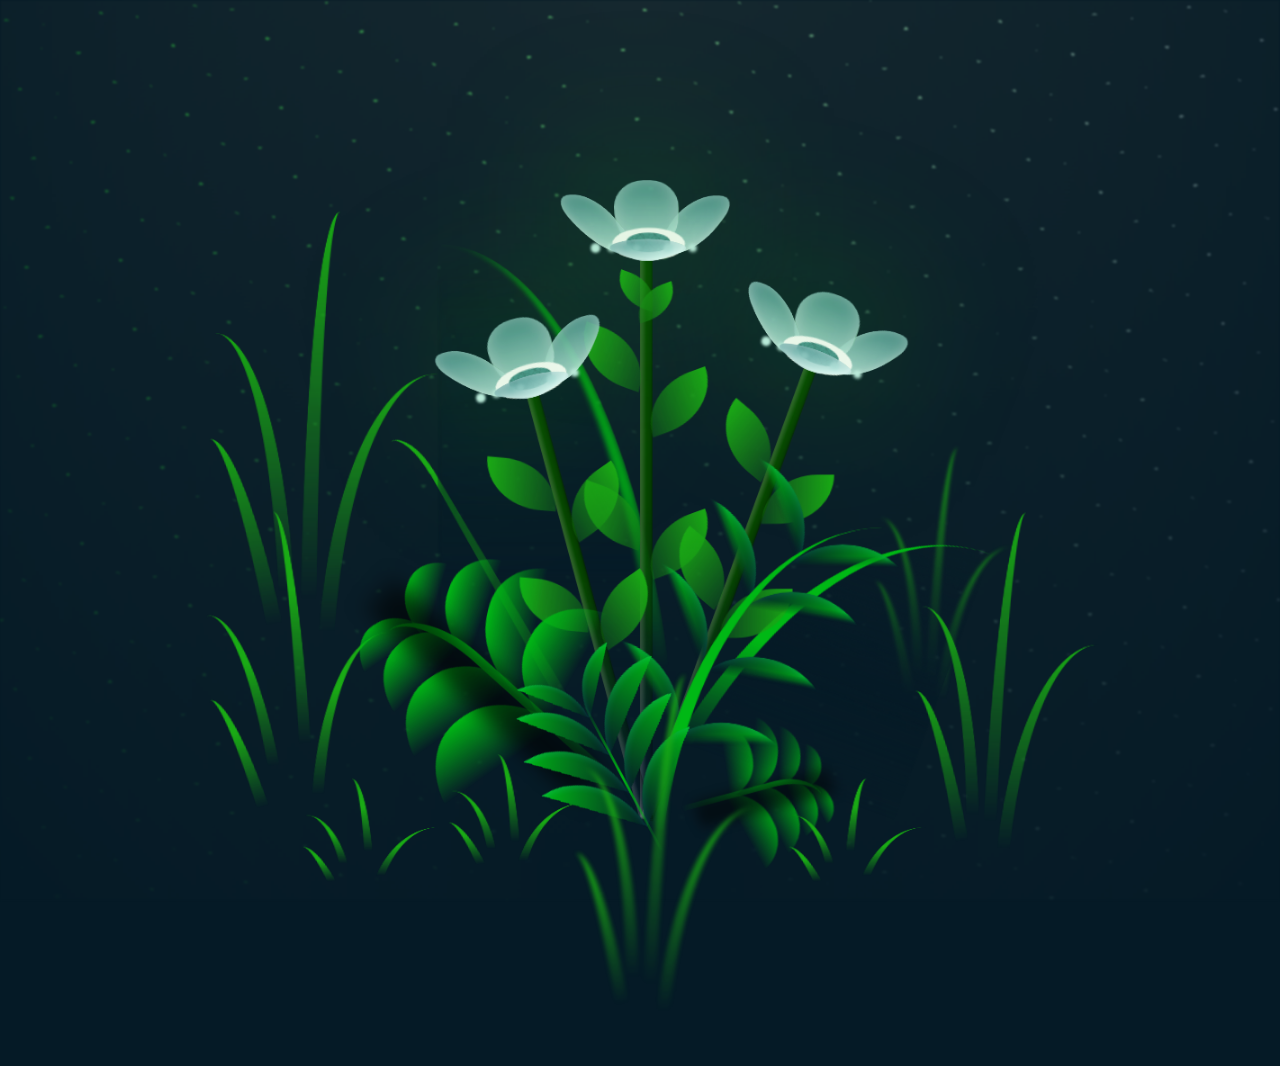
==== html/flowers.html @ 6ed1ecdd "Upload Files" ====
<!DOCTYPE html>
<html lang="en">
<head>
    <meta charset="UTF-8">
    <meta http-equiv="X-UA-Compatible" content="IE=edge">
    <meta name="viewport" content="width=device-width, initial-scale=1.0">
    <link rel="stylesheet" href="../style/flowers.css">
    <link rel="icon" href="../images/logo_willy.png" type="image/x-icon">
    <title>Flores</title>
</head>

<body class="container">
    <div class="night"></div>
    <div class="flowers">
      <div class="flower flower--1">
        <div class="flower__leafs flower__leafs--1">
          <div class="flower__leaf flower__leaf--1"></div>
          <div class="flower__leaf flower__leaf--2"></div>
          <div class="flower__leaf flower__leaf--3"></div>
          <div class="flower__leaf flower__leaf--4"></div>
          <div class="flower__white-circle"></div>
  
          <div class="flower__light flower__light--1"></div>
          <div class="flower__light flower__light--2"></div>
          <div class="flower__light flower__light--3"></div>
          <div class="flower__light flower__light--4"></div>
          <div class="flower__light flower__light--5"></div>
          <div class="flower__light flower__light--6"></div>
          <div class="flower__light flower__light--7"></div>
          <div class="flower__light flower__light--8"></div>
  
        </div>
        <div class="flower__line">
          <div class="flower__line__leaf flower__line__leaf--1"></div>
          <div class="flower__line__leaf flower__line__leaf--2"></div>
          <div class="flower__line__leaf flower__line__leaf--3"></div>
          <div class="flower__line__leaf flower__line__leaf--4"></div>
          <div class="flower__line__leaf flower__line__leaf--5"></div>
          <div class="flower__line__leaf flower__line__leaf--6"></div>
        </div>
      </div>
  
      <div class="flower flower--2">
        <div class="flower__leafs flower__leafs--2">
          <div class="flower__leaf flower__leaf--1"></div>
          <div class="flower__leaf flower__leaf--2"></div>
          <div class="flower__leaf flower__leaf--3"></div>
          <div class="flower__leaf flower__leaf--4"></div>
          <div class="flower__white-circle"></div>
  
          <div class="flower__light flower__light--1"></div>
          <div class="flower__light flower__light--2"></div>
          <div class="flower__light flower__light--3"></div>
          <div class="flower__light flower__light--4"></div>
          <div class="flower__light flower__light--5"></div>
          <div class="flower__light flower__light--6"></div>
          <div class="flower__light flower__light--7"></div>
          <div class="flower__light flower__light--8"></div>
  
        </div>
        <div class="flower__line">
          <div class="flower__line__leaf flower__line__leaf--1"></div>
          <div class="flower__line__leaf flower__line__leaf--2"></div>
          <div class="flower__line__leaf flower__line__leaf--3"></div>
          <div class="flower__line__leaf flower__line__leaf--4"></div>
        </div>
      </div>
  
      <div class="flower flower--3">
        <div class="flower__leafs flower__leafs--3">
          <div class="flower__leaf flower__leaf--1"></div>
          <div class="flower__leaf flower__leaf--2"></div>
          <div class="flower__leaf flower__leaf--3"></div>
          <div class="flower__leaf flower__leaf--4"></div>
          <div class="flower__white-circle"></div>
  
          <div class="flower__light flower__light--1"></div>
          <div class="flower__light flower__light--2"></div>
          <div class="flower__light flower__light--3"></div>
          <div class="flower__light flower__light--4"></div>
          <div class="flower__light flower__light--5"></div>
          <div class="flower__light flower__light--6"></div>
          <div class="flower__light flower__light--7"></div>
          <div class="flower__light flower__light--8"></div>
  
        </div>
        <div class="flower__line">
          <div class="flower__line__leaf flower__line__leaf--1"></div>
          <div class="flower__line__leaf flower__line__leaf--2"></div>
          <div class="flower__line__leaf flower__line__leaf--3"></div>
          <div class="flower__line__leaf flower__line__leaf--4"></div>
        </div>
      </div>
  
      <div class="grow-ans" style="--d:1.2s">
        <div class="flower__g-long">
          <div class="flower__g-long__top"></div>
          <div class="flower__g-long__bottom"></div>
        </div>
      </div>
  
      <div class="growing-grass">
        <div class="flower__grass flower__grass--1">
          <div class="flower__grass--top"></div>
          <div class="flower__grass--bottom"></div>
          <div class="flower__grass__leaf flower__grass__leaf--1"></div>
          <div class="flower__grass__leaf flower__grass__leaf--2"></div>
          <div class="flower__grass__leaf flower__grass__leaf--3"></div>
          <div class="flower__grass__leaf flower__grass__leaf--4"></div>
          <div class="flower__grass__leaf flower__grass__leaf--5"></div>
          <div class="flower__grass__leaf flower__grass__leaf--6"></div>
          <div class="flower__grass__leaf flower__grass__leaf--7"></div>
          <div class="flower__grass__leaf flower__grass__leaf--8"></div>
          <div class="flower__grass__overlay"></div>
        </div>
      </div>
  
      <div class="growing-grass">
        <div class="flower__grass flower__grass--2">
          <div class="flower__grass--top"></div>
          <div class="flower__grass--bottom"></div>
          <div class="flower__grass__leaf flower__grass__leaf--1"></div>
          <div class="flower__grass__leaf flower__grass__leaf--2"></div>
          <div class="flower__grass__leaf flower__grass__leaf--3"></div>
          <div class="flower__grass__leaf flower__grass__leaf--4"></div>
          <div class="flower__grass__leaf flower__grass__leaf--5"></div>
          <div class="flower__grass__leaf flower__grass__leaf--6"></div>
          <div class="flower__grass__leaf flower__grass__leaf--7"></div>
          <div class="flower__grass__leaf flower__grass__leaf--8"></div>
          <div class="flower__grass__overlay"></div>
        </div>
      </div>
  
      <div class="grow-ans" style="--d:2.4s">
        <div class="flower__g-right flower__g-right--1">
          <div class="leaf"></div>
        </div>
      </div>
  
      <div class="grow-ans" style="--d:2.8s">
        <div class="flower__g-right flower__g-right--2">
          <div class="leaf"></div>
        </div>
      </div>
  
      <div class="grow-ans" style="--d:2.8s">
        <div class="flower__g-front">
          <div class="flower__g-front__leaf-wrapper flower__g-front__leaf-wrapper--1">
            <div class="flower__g-front__leaf"></div>
          </div>
          <div class="flower__g-front__leaf-wrapper flower__g-front__leaf-wrapper--2">
            <div class="flower__g-front__leaf"></div>
          </div>
          <div class="flower__g-front__leaf-wrapper flower__g-front__leaf-wrapper--3">
            <div class="flower__g-front__leaf"></div>
          </div>
          <div class="flower__g-front__leaf-wrapper flower__g-front__leaf-wrapper--4">
            <div class="flower__g-front__leaf"></div>
          </div>
          <div class="flower__g-front__leaf-wrapper flower__g-front__leaf-wrapper--5">
            <div class="flower__g-front__leaf"></div>
          </div>
          <div class="flower__g-front__leaf-wrapper flower__g-front__leaf-wrapper--6">
            <div class="flower__g-front__leaf"></div>
          </div>
          <div class="flower__g-front__leaf-wrapper flower__g-front__leaf-wrapper--7">
            <div class="flower__g-front__leaf"></div>
          </div>
          <div class="flower__g-front__leaf-wrapper flower__g-front__leaf-wrapper--8">
            <div class="flower__g-front__leaf"></div>
          </div>
          <div class="flower__g-front__line"></div>
        </div>
      </div>
  
      <div class="grow-ans" style="--d:3.2s">
        <div class="flower__g-fr">
          <div class="leaf"></div>
          <div class="flower__g-fr__leaf flower__g-fr__leaf--1"></div>
          <div class="flower__g-fr__leaf flower__g-fr__leaf--2"></div>
          <div class="flower__g-fr__leaf flower__g-fr__leaf--3"></div>
          <div class="flower__g-fr__leaf flower__g-fr__leaf--4"></div>
          <div class="flower__g-fr__leaf flower__g-fr__leaf--5"></div>
          <div class="flower__g-fr__leaf flower__g-fr__leaf--6"></div>
          <div class="flower__g-fr__leaf flower__g-fr__leaf--7"></div>
          <div class="flower__g-fr__leaf flower__g-fr__leaf--8"></div>
        </div>
      </div>
  
      <div class="long-g long-g--0">
        <div class="grow-ans" style="--d:3s">
          <div class="leaf leaf--0"></div>
        </div>
        <div class="grow-ans" style="--d:2.2s">
          <div class="leaf leaf--1"></div>
        </div>
        <div class="grow-ans" style="--d:3.4s">
          <div class="leaf leaf--2"></div>
        </div>
        <div class="grow-ans" style="--d:3.6s">
          <div class="leaf leaf--3"></div>
        </div>
      </div>
  
      <div class="long-g long-g--1">
        <div class="grow-ans" style="--d:3.6s">
          <div class="leaf leaf--0"></div>
        </div>
        <div class="grow-ans" style="--d:3.8s">
          <div class="leaf leaf--1"></div>
        </div>
        <div class="grow-ans" style="--d:4s">
          <div class="leaf leaf--2"></div>
        </div>
        <div class="grow-ans" style="--d:4.2s">
          <div class="leaf leaf--3"></div>
        </div>
      </div>
  
      <div class="long-g long-g--2">
        <div class="grow-ans" style="--d:4s">
          <div class="leaf leaf--0"></div>
        </div>
        <div class="grow-ans" style="--d:4.2s">
          <div class="leaf leaf--1"></div>
        </div>
        <div class="grow-ans" style="--d:4.4s">
          <div class="leaf leaf--2"></div>
        </div>
        <div class="grow-ans" style="--d:4.6s">
          <div class="leaf leaf--3"></div>
        </div>
      </div>
  
      <div class="long-g long-g--3">
        <div class="grow-ans" style="--d:4s">
          <div class="leaf leaf--0"></div>
        </div>
        <div class="grow-ans" style="--d:4.2s">
          <div class="leaf leaf--1"></div>
        </div>
        <div class="grow-ans" style="--d:3s">
          <div class="leaf leaf--2"></div>
        </div>
        <div class="grow-ans" style="--d:3.6s">
          <div class="leaf leaf--3"></div>
        </div>
      </div>
  
      <div class="long-g long-g--4">
        <div class="grow-ans" style="--d:4s">
          <div class="leaf leaf--0"></div>
        </div>
        <div class="grow-ans" style="--d:4.2s">
          <div class="leaf leaf--1"></div>
        </div>
        <div class="grow-ans" style="--d:3s">
          <div class="leaf leaf--2"></div>
        </div>
        <div class="grow-ans" style="--d:3.6s">
          <div class="leaf leaf--3"></div>
        </div>
      </div>
  
      <div class="long-g long-g--5">
        <div class="grow-ans" style="--d:4s">
          <div class="leaf leaf--0"></div>
        </div>
        <div class="grow-ans" style="--d:4.2s">
          <div class="leaf leaf--1"></div>
        </div>
        <div class="grow-ans" style="--d:3s">
          <div class="leaf leaf--2"></div>
        </div>
        <div class="grow-ans" style="--d:3.6s">
          <div class="leaf leaf--3"></div>
        </div>
      </div>
  
      <div class="long-g long-g--6">
        <div class="grow-ans" style="--d:4.2s">
          <div class="leaf leaf--0"></div>
        </div>
        <div class="grow-ans" style="--d:4.4s">
          <div class="leaf leaf--1"></div>
        </div>
        <div class="grow-ans" style="--d:4.6s">
          <div class="leaf leaf--2"></div>
        </div>
        <div class="grow-ans" style="--d:4.8s">
          <div class="leaf leaf--3"></div>
        </div>
      </div>
  
      <div class="long-g long-g--7">
        <div class="grow-ans" style="--d:3s">
          <div class="leaf leaf--0"></div>
        </div>
        <div class="grow-ans" style="--d:3.2s">
          <div class="leaf leaf--1"></div>
        </div>
        <div class="grow-ans" style="--d:3.5s">
          <div class="leaf leaf--2"></div>
        </div>
        <div class="grow-ans" style="--d:3.6s">
          <div class="leaf leaf--3"></div>
        </div>
      </div>
    </div>
    <script src="../scripts/flowers.js"></script>
  </body>
</html>
---- style/flowers.css ----
*,
*::after,
*::before {
  padding: 0;
  margin: 0;
  box-sizing: border-box;
}

:root {
  --dark-color: #051a26;
}

body {
  display: flex;
  align-items: flex-end;
  justify-content: center;
  min-height: 100vh;
  background-color: var(--dark-color);
  overflow: hidden;
  perspective: 1000px;
}

.night {
  position: fixed;
  left: 50%;
  top: 0;
  transform: translateX(-50%);
  width: 100%;
  height: 100%;
  filter: blur(0.1vmin);
  background-image: radial-gradient(ellipse at top, transparent 0%, var(--dark-color)), 
  radial-gradient(ellipse at bottom, var(--dark-color), rgba(145, 233, 255, 0.2)), 
  repeating-linear-gradient(220deg, rgb(0, 0, 0) 0px, rgb(0, 0, 0) 19px, transparent 19px, 
  transparent 22px), repeating-linear-gradient(189deg, rgb(0, 0, 0) 0px, rgb(0, 0, 0) 19px, 
  transparent 19px, transparent 22px), repeating-linear-gradient(148deg, rgb(0, 0, 0) 0px, 
  rgb(0, 0, 0) 19px, transparent 19px, transparent 22px), linear-gradient(90deg, rgb(21, 255, 0), 
  rgb(240, 240, 240));
}

.flowers {
  position: relative;
  transform: scale(0.9);
}

.flower {
  position: absolute;
  bottom: 10vmin;
  transform-origin: bottom center;
  z-index: 10;
  --fl-speed: 0.8s;
}
.flower--1 {
  -webkit-animation: moving-flower-1 4s linear infinite;
          animation: moving-flower-1 4s linear infinite;
}
.flower--1 .flower__line {
  height: 70vmin;
  -webkit-animation-delay: 0.3s;
          animation-delay: 0.3s;
}
.flower--1 .flower__line__leaf--1 {
  -webkit-animation: blooming-leaf-right var(--fl-speed) 1.6s backwards;
          animation: blooming-leaf-right var(--fl-speed) 1.6s backwards;
}
.flower--1 .flower__line__leaf--2 {
  -webkit-animation: blooming-leaf-right var(--fl-speed) 1.4s backwards;
          animation: blooming-leaf-right var(--fl-speed) 1.4s backwards;
}
.flower--1 .flower__line__leaf--3 {
  -webkit-animation: blooming-leaf-left var(--fl-speed) 1.2s backwards;
          animation: blooming-leaf-left var(--fl-speed) 1.2s backwards;
}
.flower--1 .flower__line__leaf--4 {
  -webkit-animation: blooming-leaf-left var(--fl-speed) 1s backwards;
          animation: blooming-leaf-left var(--fl-speed) 1s backwards;
}
.flower--1 .flower__line__leaf--5 {
  -webkit-animation: blooming-leaf-right var(--fl-speed) 1.8s backwards;
          animation: blooming-leaf-right var(--fl-speed) 1.8s backwards;
}
.flower--1 .flower__line__leaf--6 {
  -webkit-animation: blooming-leaf-left var(--fl-speed) 2s backwards;
          animation: blooming-leaf-left var(--fl-speed) 2s backwards;
}
.flower--2 {
  left: 50%;
  transform: rotate(20deg);
  -webkit-animation: moving-flower-2 4s linear infinite;
          animation: moving-flower-2 4s linear infinite;
}
.flower--2 .flower__line {
  height: 60vmin;
  -webkit-animation-delay: 0.6s;
          animation-delay: 0.6s;
}
.flower--2 .flower__line__leaf--1 {
  -webkit-animation: blooming-leaf-right var(--fl-speed) 1.9s backwards;
          animation: blooming-leaf-right var(--fl-speed) 1.9s backwards;
}
.flower--2 .flower__line__leaf--2 {
  -webkit-animation: blooming-leaf-right var(--fl-speed) 1.7s backwards;
          animation: blooming-leaf-right var(--fl-speed) 1.7s backwards;
}
.flower--2 .flower__line__leaf--3 {
  -webkit-animation: blooming-leaf-left var(--fl-speed) 1.5s backwards;
          animation: blooming-leaf-left var(--fl-speed) 1.5s backwards;
}
.flower--2 .flower__line__leaf--4 {
  -webkit-animation: blooming-leaf-left var(--fl-speed) 1.3s backwards;
          animation: blooming-leaf-left var(--fl-speed) 1.3s backwards;
}
.flower--3 {
  left: 50%;
  transform: rotate(-15deg);
  -webkit-animation: moving-flower-3 4s linear infinite;
          animation: moving-flower-3 4s linear infinite;
}
.flower--3 .flower__line {
  -webkit-animation-delay: 0.9s;
          animation-delay: 0.9s;
}
.flower--3 .flower__line__leaf--1 {
  -webkit-animation: blooming-leaf-right var(--fl-speed) 2.5s backwards;
          animation: blooming-leaf-right var(--fl-speed) 2.5s backwards;
}
.flower--3 .flower__line__leaf--2 {
  -webkit-animation: blooming-leaf-right var(--fl-speed) 2.3s backwards;
          animation: blooming-leaf-right var(--fl-speed) 2.3s backwards;
}
.flower--3 .flower__line__leaf--3 {
  -webkit-animation: blooming-leaf-left var(--fl-speed) 2.1s backwards;
          animation: blooming-leaf-left var(--fl-speed) 2.1s backwards;
}
.flower--3 .flower__line__leaf--4 {
  -webkit-animation: blooming-leaf-left var(--fl-speed) 1.9s backwards;
          animation: blooming-leaf-left var(--fl-speed) 1.9s backwards;
}
.flower__leafs {
  position: relative;
  -webkit-animation: blooming-flower 2s backwards;
          animation: blooming-flower 2s backwards;
}
.flower__leafs--1 {
  -webkit-animation-delay: 1.1s;
          animation-delay: 1.1s;
}
.flower__leafs--2 {
  -webkit-animation-delay: 1.4s;
          animation-delay: 1.4s;
}
.flower__leafs--3 {
  -webkit-animation-delay: 1.7s;
          animation-delay: 1.7s;
}
.flower__leafs::after {
  content: "";
  position: absolute;
  left: 0;
  top: 0;
  transform: translate(-50%, -100%);
  width: 8vmin;
  height: 8vmin;
  background-color: #1aaa15;
  filter: blur(10vmin);
}
.flower__leaf {
  position: absolute;
  bottom: 0;
  left: 50%;
  width: 8vmin;
  height: 11vmin;
  border-radius: 51% 49% 47% 53%/44% 45% 55% 69%;
  background-color: #1aaa15;
  background-image: linear-gradient(to top, #c8f1eb, #4f9693);
  transform-origin: bottom center;
  opacity: 0.9;
  box-shadow: inset 0 0 2vmin rgba(255, 255, 255, 0.5);
}
.flower__leaf--1 {
  transform: translate(-10%, 1%) rotateY(40deg) rotateX(-50deg);
}
.flower__leaf--2 {
  transform: translate(-50%, -4%) rotateX(40deg);
}
.flower__leaf--3 {
  transform: translate(-90%, 0%) rotateY(45deg) rotateX(50deg);
}
.flower__leaf--4 {
  width: 8vmin;
  height: 8vmin;
  transform-origin: bottom left;
  border-radius: 4vmin 10vmin 4vmin 4vmin;
  transform: translate(0%, 18%) rotateX(70deg) rotate(-43deg);
  background-image: linear-gradient(to top, #c8f1eb, #4f9693);
  z-index: 1;
  opacity: 0.8;
}
.flower__white-circle {
  position: absolute;
  left: -3.5vmin;
  top: -3vmin;
  width: 9vmin;
  height: 4vmin;
  border-radius: 50%;
  background-color: #ffffff;
}
.flower__white-circle::after {
  content: "";
  position: absolute;
  left: 50%;
  top: 45%;
  transform: translate(-50%, -50%);
  width: 60%;
  height: 60%;
  border-radius: inherit;
  background-image: repeating-linear-gradient(135deg, rgba(0, 0, 0, 0.03) 0px, 
  rgba(0, 0, 0, 0.03) 1px, transparent 1px, transparent 12px), repeating-linear-gradient(45deg, 
  rgba(0, 0, 0, 0.03) 0px, rgba(0, 0, 0, 0.03) 1px, transparent 1px, transparent 12px), 
  repeating-linear-gradient(67.5deg, rgba(0, 0, 0, 0.03) 0px, rgba(0, 0, 0, 0.03) 1px, 
  transparent 1px, transparent 12px), repeating-linear-gradient(135deg, rgba(0, 0, 0, 0.03) 0px, 
  rgba(0, 0, 0, 0.03) 1px, transparent 1px, transparent 12px), repeating-linear-gradient(45deg, 
  rgba(0, 0, 0, 0.03) 0px, rgba(0, 0, 0, 0.03) 1px, transparent 1px, transparent 12px), 
  repeating-linear-gradient(112.5deg, rgba(0, 0, 0, 0.03) 0px, rgba(0, 0, 0, 0.03) 1px, 
  transparent 1px, transparent 12px), repeating-linear-gradient(112.5deg, rgba(0, 0, 0, 0.03) 0px, 
  rgba(0, 0, 0, 0.03) 1px, transparent 1px, transparent 12px), repeating-linear-gradient(45deg, 
  rgba(0, 0, 0, 0.03) 0px, rgba(0, 0, 0, 0.03) 1px, transparent 1px, transparent 12px), 
  repeating-linear-gradient(22.5deg, rgba(0, 0, 0, 0.03) 0px, rgba(0, 0, 0, 0.03) 1px, 
  transparent 1px, transparent 12px), repeating-linear-gradient(45deg, rgba(0, 0, 0, 0.03) 0px, 
  rgba(0, 0, 0, 0.03) 1px, transparent 1px, transparent 12px), repeating-linear-gradient(22.5deg, 
  rgba(0, 0, 0, 0.03) 0px, rgba(0, 0, 0, 0.03) 1px, transparent 1px, transparent 12px), 
  repeating-linear-gradient(135deg, rgba(0, 0, 0, 0.03) 0px, rgba(0, 0, 0, 0.03) 1px, 
  transparent 1px, transparent 12px), repeating-linear-gradient(157.5deg, rgba(0, 0, 0, 0.03) 0px, 
  rgba(0, 0, 0, 0.03) 1px, transparent 1px, transparent 12px), repeating-linear-gradient(67.5deg, 
  rgba(0, 0, 0, 0.03) 0px, rgba(0, 0, 0, 0.03) 1px, transparent 1px, transparent 12px), 
  repeating-linear-gradient(67.5deg, rgba(0, 0, 0, 0.03) 0px, rgba(0, 0, 0, 0.03) 1px, 
  transparent 1px, transparent 12px), linear-gradient(90deg, #4f9693, #4f9693);
}
.flower__line {
  height: 55vmin;
  width: 1.5vmin;
  background-image: linear-gradient(to left, rgba(0, 0, 0, 0.2), transparent, 
  rgba(255, 255, 255, 0.2)), linear-gradient(to top, transparent 10%, #064600, #064600);
  box-shadow: inset 0 0 2px rgba(0, 0, 0, 0.5);
  -webkit-animation: grow-flower-tree 4s backwards;
          animation: grow-flower-tree 4s backwards;
}
.flower__line__leaf {
  --w: 7vmin;
  --h: calc(var(--w) + 2vmin);
  position: absolute;
  top: 20%;
  left: 90%;
  width: var(--w);
  height: var(--h);
  border-top-right-radius: var(--h);
  border-bottom-left-radius: var(--h);
  background-image: linear-gradient(to top, rgba(20, 122, 20, 0.4), #1aaa15);
}
.flower__line__leaf--1 {
  transform: rotate(70deg) rotateY(30deg);
}
.flower__line__leaf--2 {
  top: 45%;
  transform: rotate(70deg) rotateY(30deg);
}
.flower__line__leaf--3, .flower__line__leaf--4, .flower__line__leaf--6 {
  border-top-right-radius: 0;
  border-bottom-left-radius: 0;
  border-top-left-radius: var(--h);
  border-bottom-right-radius: var(--h);
  left: -460%;
  top: 12%;
  transform: rotate(-70deg) rotateY(30deg);
}
.flower__line__leaf--4 {
  top: 40%;
}
.flower__line__leaf--5 {
  top: 0;
  transform-origin: left;
  transform: rotate(70deg) rotateY(30deg) scale(0.6);
}
.flower__line__leaf--6 {
  top: -2%;
  left: -450%;
  transform-origin: right;
  transform: rotate(-70deg) rotateY(30deg) scale(0.6);
}
.flower__light {
  position: absolute;
  bottom: 0vmin;
  width: 1vmin;
  height: 1vmin;
  background-color: #c8f1eb;
  border-radius: 50%;
  filter: blur(0.2vmin);
  -webkit-animation: light-ans 4s linear infinite backwards;
          animation: light-ans 4s linear infinite backwards;
}
.flower__light:nth-child(odd) {
  background-color: #c8f1eb;
}
.flower__light--1 {
  left: -2vmin;
  -webkit-animation-delay: 1s;
          animation-delay: 1s;
}
.flower__light--2 {
  left: 3vmin;
  -webkit-animation-delay: 0.5s;
          animation-delay: 0.5s;
}
.flower__light--3 {
  left: -6vmin;
  -webkit-animation-delay: 0.3s;
          animation-delay: 0.3s;
}
.flower__light--4 {
  left: 6vmin;
  -webkit-animation-delay: 0.9s;
          animation-delay: 0.9s;
}
.flower__light--5 {
  left: -1vmin;
  -webkit-animation-delay: 1.5s;
          animation-delay: 1.5s;
}
.flower__light--6 {
  left: -4vmin;
  -webkit-animation-delay: 3s;
          animation-delay: 3s;
}
.flower__light--7 {
  left: 3vmin;
  -webkit-animation-delay: 2s;
          animation-delay: 2s;
}
.flower__light--8 {
  left: -6vmin;
  -webkit-animation-delay: 3.5s;
          animation-delay: 3.5s;
}
.flower__grass {
  --c: #00b815;
  --line-w: 1.5vmin;
  position: absolute;
  bottom: 12vmin;
  left: -7vmin;
  display: flex;
  flex-direction: column;
  align-items: flex-end;
  z-index: 20;
  transform-origin: bottom center;
  transform: rotate(-48deg) rotateY(40deg);
}
.flower__grass--1 {
  -webkit-animation: moving-grass 2s linear infinite;
          animation: moving-grass 2s linear infinite;
}
.flower__grass--2 {
  left: 2vmin;
  bottom: 10vmin;
  transform: scale(0.5) rotate(75deg) rotateX(10deg) rotateY(-200deg);
  opacity: 0.8;
  z-index: 0;
  -webkit-animation: moving-grass--2 1.5s linear infinite;
          animation: moving-grass--2 1.5s linear infinite;
}
.flower__grass--top {
  width: 7vmin;
  height: 10vmin;
  border-top-right-radius: 100%;
  border-right: var(--line-w) solid var(--c);
  transform-origin: bottom center;
  transform: rotate(-2deg);
}
.flower__grass--bottom {
  margin-top: -2px;
  width: var(--line-w);
  height: 25vmin;
  background-image: linear-gradient(to top, transparent, var(--c));
}
.flower__grass__leaf {
  --size: 10vmin;
  position: absolute;
  width: calc(var(--size) * 2.1);
  height: var(--size);
  border-top-left-radius: var(--size);
  border-top-right-radius: var(--size);
  background-image: linear-gradient(to top, transparent, transparent 30%, var(--c));
  z-index: 100;
}
.flower__grass__leaf--1 {
  top: -6%;
  left: 30%;
  --size: 6vmin;
  transform: rotate(-20deg);
  -webkit-animation: growing-grass-ans--1 2s 2.6s backwards;
          animation: growing-grass-ans--1 2s 2.6s backwards;
}
@-webkit-keyframes growing-grass-ans--1 {
  0% {
    transform-origin: bottom left;
    transform: rotate(-20deg) scale(0);
  }
}
@keyframes growing-grass-ans--1 {
  0% {
    transform-origin: bottom left;
    transform: rotate(-20deg) scale(0);
  }
}
.flower__grass__leaf--2 {
  top: -5%;
  left: -110%;
  --size: 6vmin;
  transform: rotate(10deg);
  -webkit-animation: growing-grass-ans--2 2s 2.4s linear backwards;
          animation: growing-grass-ans--2 2s 2.4s linear backwards;
}
@-webkit-keyframes growing-grass-ans--2 {
  0% {
    transform-origin: bottom right;
    transform: rotate(10deg) scale(0);
  }
}
@keyframes growing-grass-ans--2 {
  0% {
    transform-origin: bottom right;
    transform: rotate(10deg) scale(0);
  }
}
.flower__grass__leaf--3 {
  top: 5%;
  left: 60%;
  --size: 8vmin;
  transform: rotate(-18deg) rotateX(-20deg);
  -webkit-animation: growing-grass-ans--3 2s 2.2s linear backwards;
          animation: growing-grass-ans--3 2s 2.2s linear backwards;
}
@-webkit-keyframes growing-grass-ans--3 {
  0% {
    transform-origin: bottom left;
    transform: rotate(-18deg) rotateX(-20deg) scale(0);
  }
}
@keyframes growing-grass-ans--3 {
  0% {
    transform-origin: bottom left;
    transform: rotate(-18deg) rotateX(-20deg) scale(0);
  }
}
.flower__grass__leaf--4 {
  top: 6%;
  left: -135%;
  --size: 8vmin;
  transform: rotate(2deg);
  -webkit-animation: growing-grass-ans--4 2s 2s linear backwards;
          animation: growing-grass-ans--4 2s 2s linear backwards;
}
@-webkit-keyframes growing-grass-ans--4 {
  0% {
    transform-origin: bottom right;
    transform: rotate(2deg) scale(0);
  }
}
@keyframes growing-grass-ans--4 {
  0% {
    transform-origin: bottom right;
    transform: rotate(2deg) scale(0);
  }
}
.flower__grass__leaf--5 {
  top: 20%;
  left: 60%;
  --size: 10vmin;
  transform: rotate(-24deg) rotateX(-20deg);
  -webkit-animation: growing-grass-ans--5 2s 1.8s linear backwards;
          animation: growing-grass-ans--5 2s 1.8s linear backwards;
}
@-webkit-keyframes growing-grass-ans--5 {
  0% {
    transform-origin: bottom left;
    transform: rotate(-24deg) rotateX(-20deg) scale(0);
  }
}
@keyframes growing-grass-ans--5 {
  0% {
    transform-origin: bottom left;
    transform: rotate(-24deg) rotateX(-20deg) scale(0);
  }
}
.flower__grass__leaf--6 {
  top: 22%;
  left: -180%;
  --size: 10vmin;
  transform: rotate(10deg);
  -webkit-animation: growing-grass-ans--6 2s 1.6s linear backwards;
          animation: growing-grass-ans--6 2s 1.6s linear backwards;
}
@-webkit-keyframes growing-grass-ans--6 {
  0% {
    transform-origin: bottom right;
    transform: rotate(10deg) scale(0);
  }
}
@keyframes growing-grass-ans--6 {
  0% {
    transform-origin: bottom right;
    transform: rotate(10deg) scale(0);
  }
}
.flower__grass__leaf--7 {
  top: 39%;
  left: 70%;
  --size: 10vmin;
  transform: rotate(-10deg);
  -webkit-animation: growing-grass-ans--7 2s 1.4s linear backwards;
          animation: growing-grass-ans--7 2s 1.4s linear backwards;
}
@-webkit-keyframes growing-grass-ans--7 {
  0% {
    transform-origin: bottom left;
    transform: rotate(-10deg) scale(0);
  }
}
@keyframes growing-grass-ans--7 {
  0% {
    transform-origin: bottom left;
    transform: rotate(-10deg) scale(0);
  }
}
.flower__grass__leaf--8 {
  top: 40%;
  left: -215%;
  --size: 11vmin;
  transform: rotate(10deg);
  -webkit-animation: growing-grass-ans--8 2s 1.2s linear backwards;
          animation: growing-grass-ans--8 2s 1.2s linear backwards;
}
@-webkit-keyframes growing-grass-ans--8 {
  0% {
    transform-origin: bottom right;
    transform: rotate(10deg) scale(0);
  }
}
@keyframes growing-grass-ans--8 {
  0% {
    transform-origin: bottom right;
    transform: rotate(10deg) scale(0);
  }
}
.flower__grass__overlay {
  position: absolute;
  top: -10%;
  right: 0%;
  width: 100%;
  height: 100%;
  background-color: rgba(0, 0, 0, 0.6);
  filter: blur(1.5vmin);
  z-index: 100;
}
.flower__g-long {
  --w: 2vmin;
  --h: 6vmin;
  --c: #1aaa15;
  position: absolute;
  bottom: 10vmin;
  left: -3vmin;
  transform-origin: bottom center;
  transform: rotate(-30deg) rotateY(-20deg);
  display: flex;
  flex-direction: column;
  align-items: flex-end;
  -webkit-animation: flower-g-long-ans 3s linear infinite;
          animation: flower-g-long-ans 3s linear infinite;
}
@-webkit-keyframes flower-g-long-ans {
  0%, 100% {
    transform: rotate(-30deg) rotateY(-20deg);
  }
  50% {
    transform: rotate(-32deg) rotateY(-20deg);
  }
}
@keyframes flower-g-long-ans {
  0%, 100% {
    transform: rotate(-30deg) rotateY(-20deg);
  }
  50% {
    transform: rotate(-32deg) rotateY(-20deg);
  }
}
.flower__g-long__top {
  top: calc(var(--h) * -1);
  width: calc(var(--w) + 1vmin);
  height: var(--h);
  border-top-right-radius: 100%;
  border-right: 0.7vmin solid var(--c);
  transform: translate(-0.7vmin, 1vmin);
}
.flower__g-long__bottom {
  width: var(--w);
  height: 50vmin;
  transform-origin: bottom center;
  background-image: linear-gradient(to top, transparent 30%, var(--c));
  box-shadow: inset 0 0 2px rgba(0, 0, 0, 0.5);
  -webkit-clip-path: polygon(35% 0, 65% 1%, 100% 100%, 0% 100%);
          clip-path: polygon(35% 0, 65% 1%, 100% 100%, 0% 100%);
}
.flower__g-right {
  position: absolute;
  bottom: 6vmin;
  left: -2vmin;
  transform-origin: bottom left;
  transform: rotate(20deg);
}
.flower__g-right .leaf {
  width: 30vmin;
  height: 50vmin;
  border-top-left-radius: 100%;
  border-left: 2vmin solid #00b815;
  background-image: linear-gradient(to bottom, transparent, var(--dark-color) 60%);
  -webkit-mask-image: linear-gradient(to top, transparent 30%, #00b815 60%);
}
.flower__g-right--1 {
  -webkit-animation: flower-g-right-ans 2.5s linear infinite;
          animation: flower-g-right-ans 2.5s linear infinite;
}
.flower__g-right--2 {
  left: 5vmin;
  transform: rotateY(-180deg);
  -webkit-animation: flower-g-right-ans--2 3s linear infinite;
          animation: flower-g-right-ans--2 3s linear infinite;
}
.flower__g-right--2 .leaf {
  height: 75vmin;
  filter: blur(0.3vmin);
  opacity: 0.8;
}
@-webkit-keyframes flower-g-right-ans {
  0%, 100% {
    transform: rotate(20deg);
  }
  50% {
    transform: rotate(24deg) rotateX(-20deg);
  }
}
@keyframes flower-g-right-ans {
  0%, 100% {
    transform: rotate(20deg);
  }
  50% {
    transform: rotate(24deg) rotateX(-20deg);
  }
}
@-webkit-keyframes flower-g-right-ans--2 {
  0%, 100% {
    transform: rotateY(-180deg) rotate(0deg) rotateX(-20deg);
  }
  50% {
    transform: rotateY(-180deg) rotate(6deg) rotateX(-20deg);
  }
}
@keyframes flower-g-right-ans--2 {
  0%, 100% {
    transform: rotateY(-180deg) rotate(0deg) rotateX(-20deg);
  }
  50% {
    transform: rotateY(-180deg) rotate(6deg) rotateX(-20deg);
  }
}
.flower__g-front {
  position: absolute;
  bottom: 6vmin;
  left: 2.5vmin;
  z-index: 100;
  transform-origin: bottom center;
  transform: rotate(-28deg) rotateY(30deg) scale(1.04);
  -webkit-animation: flower__g-front-ans 2s linear infinite;
          animation: flower__g-front-ans 2s linear infinite;
}
@-webkit-keyframes flower__g-front-ans {
  0%, 100% {
    transform: rotate(-28deg) rotateY(30deg) scale(1.04);
  }
  50% {
    transform: rotate(-35deg) rotateY(40deg) scale(1.04);
  }
}
@keyframes flower__g-front-ans {
  0%, 100% {
    transform: rotate(-28deg) rotateY(30deg) scale(1.04);
  }
  50% {
    transform: rotate(-35deg) rotateY(40deg) scale(1.04);
  }
}
.flower__g-front__line {
  width: 0.3vmin;
  height: 20vmin;
  background-image: linear-gradient(to top, transparent, #00b815, transparent 100%);
  position: relative;
}
.flower__g-front__leaf-wrapper {
  position: absolute;
  top: 0;
  left: 0;
  transform-origin: bottom left;
  transform: rotate(10deg);
}
.flower__g-front__leaf-wrapper:nth-child(even) {
  left: 0vmin;
  transform: rotateY(-180deg) rotate(5deg);
  -webkit-animation: flower__g-front__leaf-left-ans 1s ease-in backwards;
          animation: flower__g-front__leaf-left-ans 1s ease-in backwards;
}
.flower__g-front__leaf-wrapper:nth-child(odd) {
  -webkit-animation: flower__g-front__leaf-ans 1s ease-in backwards;
          animation: flower__g-front__leaf-ans 1s ease-in backwards;
}
.flower__g-front__leaf-wrapper--1 {
  top: -8vmin;
  transform: scale(0.7);
  -webkit-animation: flower__g-front__leaf-ans 1s 5.5s ease-in backwards !important;
          animation: flower__g-front__leaf-ans 1s 5.5s ease-in backwards !important;
}
.flower__g-front__leaf-wrapper--2 {
  top: -8vmin;
  transform: rotateY(-180deg) scale(0.7) !important;
  -webkit-animation: flower__g-front__leaf-left-ans-2 1s 4.6s ease-in backwards !important;
          animation: flower__g-front__leaf-left-ans-2 1s 4.6s ease-in backwards !important;
}
.flower__g-front__leaf-wrapper--3 {
  top: -3vmin;
  -webkit-animation: flower__g-front__leaf-ans 1s 4.6s ease-in backwards;
          animation: flower__g-front__leaf-ans 1s 4.6s ease-in backwards;
}
.flower__g-front__leaf-wrapper--4 {
  top: -3vmin;
  transform: rotateY(-180deg) scale(0.9) !important;
  -webkit-animation: flower__g-front__leaf-left-ans-2 1s 4.6s ease-in backwards !important;
          animation: flower__g-front__leaf-left-ans-2 1s 4.6s ease-in backwards !important;
}
@-webkit-keyframes flower__g-front__leaf-left-ans-2 {
  0% {
    transform: rotateY(-180deg) scale(0);
  }
}
@keyframes flower__g-front__leaf-left-ans-2 {
  0% {
    transform: rotateY(-180deg) scale(0);
  }
}
.flower__g-front__leaf-wrapper--5, .flower__g-front__leaf-wrapper--6 {
  top: 2vmin;
}
.flower__g-front__leaf-wrapper--7, .flower__g-front__leaf-wrapper--8 {
  top: 6.5vmin;
}
.flower__g-front__leaf-wrapper--2 {
  -webkit-animation-delay: 5.2s !important;
          animation-delay: 5.2s !important;
}
.flower__g-front__leaf-wrapper--3 {
  -webkit-animation-delay: 4.9s !important;
          animation-delay: 4.9s !important;
}
.flower__g-front__leaf-wrapper--5 {
  -webkit-animation-delay: 4.3s !important;
          animation-delay: 4.3s !important;
}
.flower__g-front__leaf-wrapper--6 {
  -webkit-animation-delay: 4.1s !important;
          animation-delay: 4.1s !important;
}
.flower__g-front__leaf-wrapper--7 {
  -webkit-animation-delay: 3.8s !important;
          animation-delay: 3.8s !important;
}
.flower__g-front__leaf-wrapper--8 {
  -webkit-animation-delay: 3.5s !important;
          animation-delay: 3.5s !important;
}
@-webkit-keyframes flower__g-front__leaf-ans {
  0% {
    transform: rotate(10deg) scale(0);
  }
}
@keyframes flower__g-front__leaf-ans {
  0% {
    transform: rotate(10deg) scale(0);
  }
}
@-webkit-keyframes flower__g-front__leaf-left-ans {
  0% {
    transform: rotateY(-180deg) rotate(5deg) scale(0);
  }
}
@keyframes flower__g-front__leaf-left-ans {
  0% {
    transform: rotateY(-180deg) rotate(5deg) scale(0);
  }
}
.flower__g-front__leaf {
  width: 10vmin;
  height: 10vmin;
  border-radius: 100% 0% 0% 100%/100% 100% 0% 0%;
  box-shadow: inset 0 2px 1vmin hsla(184deg, 97%, 58%, 0.2);
  background-image: linear-gradient(to bottom left, transparent, var(--dark-color)), 
  linear-gradient(to bottom right, #00b815 50%, transparent 50%, transparent);
  -webkit-mask-image: linear-gradient(to bottom right, #00b815 50%, transparent 50%, transparent);
  mask-image: linear-gradient(to bottom right, #00b815 50%, transparent 50%, transparent);
}
.flower__g-fr {
  position: absolute;
  bottom: -4vmin;
  left: vmin;
  transform-origin: bottom left;
  z-index: 10;
  -webkit-animation: flower__g-fr-ans 2s linear infinite;
          animation: flower__g-fr-ans 2s linear infinite;
}
@-webkit-keyframes flower__g-fr-ans {
  0%, 100% {
    transform: rotate(2deg);
  }
  50% {
    transform: rotate(4deg);
  }
}
@keyframes flower__g-fr-ans {
  0%, 100% {
    transform: rotate(2deg);
  }
  50% {
    transform: rotate(4deg);
  }
}
.flower__g-fr .leaf {
  width: 30vmin;
  height: 50vmin;
  border-top-left-radius: 100%;
  border-left: 2vmin solid #00b815;
  -webkit-mask-image: linear-gradient(to top, transparent 25%, #00b815 50%);
  position: relative;
  z-index: 1;
}
.flower__g-fr__leaf {
  position: absolute;
  top: 0;
  left: 0;
  width: 10vmin;
  height: 10vmin;
  border-radius: 100% 0% 0% 100%/100% 100% 0% 0%;
  box-shadow: inset 0 2px 1vmin hsla(184deg, 97%, 58%, 0.2);
  background-image: linear-gradient(to bottom left, transparent, var(--dark-color) 98%), 
  linear-gradient(to bottom right, #00b815 45%, transparent 50%, transparent);
  -webkit-mask-image: linear-gradient(135deg, #00b815 40%, transparent 50%, transparent);
}
.flower__g-fr__leaf--1 {
  left: 20vmin;
  transform: rotate(45deg);
  -webkit-animation: flower__g-fr-leaft-ans-1 0.5s 5.2s linear backwards;
          animation: flower__g-fr-leaft-ans-1 0.5s 5.2s linear backwards;
}
@-webkit-keyframes flower__g-fr-leaft-ans-1 {
  0% {
    transform-origin: left;
    transform: rotate(45deg) scale(0);
  }
}
@keyframes flower__g-fr-leaft-ans-1 {
  0% {
    transform-origin: left;
    transform: rotate(45deg) scale(0);
  }
}
.flower__g-fr__leaf--2 {
  left: 12vmin;
  top: -7vmin;
  transform: rotate(25deg) rotateY(-180deg);
  -webkit-animation: flower__g-fr-leaft-ans-6 0.5s 5s linear backwards;
          animation: flower__g-fr-leaft-ans-6 0.5s 5s linear backwards;
}
.flower__g-fr__leaf--3 {
  left: 15vmin;
  top: 6vmin;
  transform: rotate(55deg);
  -webkit-animation: flower__g-fr-leaft-ans-5 0.5s 4.8s linear backwards;
          animation: flower__g-fr-leaft-ans-5 0.5s 4.8s linear backwards;
}
.flower__g-fr__leaf--4 {
  left: 6vmin;
  top: -2vmin;
  transform: rotate(25deg) rotateY(-180deg);
  -webkit-animation: flower__g-fr-leaft-ans-6 0.5s 4.6s linear backwards;
          animation: flower__g-fr-leaft-ans-6 0.5s 4.6s linear backwards;
}
.flower__g-fr__leaf--5 {
  left: 10vmin;
  top: 14vmin;
  transform: rotate(55deg);
  -webkit-animation: flower__g-fr-leaft-ans-5 0.5s 4.4s linear backwards;
          animation: flower__g-fr-leaft-ans-5 0.5s 4.4s linear backwards;
}
@-webkit-keyframes flower__g-fr-leaft-ans-5 {
  0% {
    transform-origin: left;
    transform: rotate(55deg) scale(0);
  }
}
@keyframes flower__g-fr-leaft-ans-5 {
  0% {
    transform-origin: left;
    transform: rotate(55deg) scale(0);
  }
}
.flower__g-fr__leaf--6 {
  left: 0vmin;
  top: 6vmin;
  transform: rotate(25deg) rotateY(-180deg);
  -webkit-animation: flower__g-fr-leaft-ans-6 0.5s 4.2s linear backwards;
          animation: flower__g-fr-leaft-ans-6 0.5s 4.2s linear backwards;
}
@-webkit-keyframes flower__g-fr-leaft-ans-6 {
  0% {
    transform-origin: right;
    transform: rotate(25deg) rotateY(-180deg) scale(0);
  }
}
@keyframes flower__g-fr-leaft-ans-6 {
  0% {
    transform-origin: right;
    transform: rotate(25deg) rotateY(-180deg) scale(0);
  }
}
.flower__g-fr__leaf--7 {
  left: 5vmin;
  top: 22vmin;
  transform: rotate(45deg);
  -webkit-animation: flower__g-fr-leaft-ans-7 0.5s 4s linear backwards;
          animation: flower__g-fr-leaft-ans-7 0.5s 4s linear backwards;
}
@-webkit-keyframes flower__g-fr-leaft-ans-7 {
  0% {
    transform-origin: left;
    transform: rotate(45deg) scale(0);
  }
}
@keyframes flower__g-fr-leaft-ans-7 {
  0% {
    transform-origin: left;
    transform: rotate(45deg) scale(0);
  }
}
.flower__g-fr__leaf--8 {
  left: -4vmin;
  top: 15vmin;
  transform: rotate(15deg) rotateY(-180deg);
  -webkit-animation: flower__g-fr-leaft-ans-8 0.5s 3.8s linear backwards;
          animation: flower__g-fr-leaft-ans-8 0.5s 3.8s linear backwards;
}
@-webkit-keyframes flower__g-fr-leaft-ans-8 {
  0% {
    transform-origin: right;
    transform: rotate(15deg) rotateY(-180deg) scale(0);
  }
}
@keyframes flower__g-fr-leaft-ans-8 {
  0% {
    transform-origin: right;
    transform: rotate(15deg) rotateY(-180deg) scale(0);
  }
}

.long-g {
  position: absolute;
  bottom: 25vmin;
  left: -42vmin;
  transform-origin: bottom left;
}
.long-g--1 {
  bottom: 0vmin;
  transform: scale(0.8) rotate(-5deg);
}
.long-g--1 .leaf {
  -webkit-mask-image: linear-gradient(to top, transparent 40%, #00b815 80%) !important;
}
.long-g--1 .leaf--1 {
  --w: 5vmin;
  --h: 60vmin;
  left: -2vmin;
  transform: rotate(3deg) rotateY(-180deg);
}
.long-g--2, .long-g--3 {
  bottom: -3vmin;
  left: -35vmin;
  transform-origin: center;
  transform: scale(0.6) rotateX(60deg);
}
.long-g--2 .leaf, .long-g--3 .leaf {
  -webkit-mask-image: linear-gradient(to top, transparent 50%, #00b815 80%) !important;
}
.long-g--2 .leaf--1, .long-g--3 .leaf--1 {
  left: -1vmin;
  transform: rotateY(-180deg);
}
.long-g--3 {
  left: -17vmin;
  bottom: 0vmin;
}
.long-g--3 .leaf {
  -webkit-mask-image: linear-gradient(to top, transparent 40%, #00b815 80%) !important;
}
.long-g--4 {
  left: 25vmin;
  bottom: -3vmin;
  transform-origin: center;
  transform: scale(0.6) rotateX(60deg);
}
.long-g--4 .leaf {
  -webkit-mask-image: linear-gradient(to top, transparent 50%, #00b815 80%) !important;
}
.long-g--5 {
  left: 42vmin;
  bottom: 0vmin;
  transform: scale(0.8) rotate(2deg);
}
.long-g--6 {
  left: 0vmin;
  bottom: -20vmin;
  z-index: 100;
  filter: blur(0.3vmin);
  transform: scale(0.8) rotate(2deg);
}
.long-g--7 {
  left: 35vmin;
  bottom: 20vmin;
  z-index: -1;
  filter: blur(0.3vmin);
  transform: scale(0.6) rotate(2deg);
  opacity: 0.7;
}
.long-g .leaf {
  --w: 15vmin;
  --h: 40vmin;
  --c: #1aaa15;
  position: absolute;
  bottom: 0;
  width: var(--w);
  height: var(--h);
  border-top-left-radius: 100%;
  border-left: 2vmin solid var(--c);
  -webkit-mask-image: linear-gradient(to top, transparent 20%, var(--dark-color));
  transform-origin: bottom center;
}
.long-g .leaf--0 {
  left: 2vmin;
  -webkit-animation: leaf-ans-1 4s linear infinite;
          animation: leaf-ans-1 4s linear infinite;
}
.long-g .leaf--1 {
  --w: 5vmin;
  --h: 60vmin;
  -webkit-animation: leaf-ans-1 4s linear infinite;
          animation: leaf-ans-1 4s linear infinite;
}
.long-g .leaf--2 {
  --w: 10vmin;
  --h: 40vmin;
  left: -0.5vmin;
  bottom: 5vmin;
  transform-origin: bottom left;
  transform: rotateY(-180deg);
  -webkit-animation: leaf-ans-2 3s linear infinite;
          animation: leaf-ans-2 3s linear infinite;
}
.long-g .leaf--3 {
  --w: 5vmin;
  --h: 30vmin;
  left: -1vmin;
  bottom: 3.2vmin;
  transform-origin: bottom left;
  transform: rotate(-10deg) rotateY(-180deg);
  -webkit-animation: leaf-ans-3 3s linear infinite;
          animation: leaf-ans-3 3s linear infinite;
}

@-webkit-keyframes leaf-ans-1 {
  0%, 100% {
    transform: rotate(-5deg) scale(1);
  }
  50% {
    transform: rotate(5deg) scale(1.1);
  }
}

@keyframes leaf-ans-1 {
  0%, 100% {
    transform: rotate(-5deg) scale(1);
  }
  50% {
    transform: rotate(5deg) scale(1.1);
  }
}
@-webkit-keyframes leaf-ans-2 {
  0%, 100% {
    transform: rotateY(-180deg) rotate(5deg);
  }
  50% {
    transform: rotateY(-180deg) rotate(0deg) scale(1.1);
  }
}
@keyframes leaf-ans-2 {
  0%, 100% {
    transform: rotateY(-180deg) rotate(5deg);
  }
  50% {
    transform: rotateY(-180deg) rotate(0deg) scale(1.1);
  }
}
@-webkit-keyframes leaf-ans-3 {
  0%, 100% {
    transform: rotate(-10deg) rotateY(-180deg);
  }
  50% {
    transform: rotate(-20deg) rotateY(-180deg);
  }
}
@keyframes leaf-ans-3 {
  0%, 100% {
    transform: rotate(-10deg) rotateY(-180deg);
  }
  50% {
    transform: rotate(-20deg) rotateY(-180deg);
  }
}
.grow-ans {
  -webkit-animation: grow-ans 2s var(--d) backwards;
          animation: grow-ans 2s var(--d) backwards;
}

@-webkit-keyframes grow-ans {
  0% {
    transform: scale(0);
    opacity: 0;
  }
}

@keyframes grow-ans {
  0% {
    transform: scale(0);
    opacity: 0;
  }
}
@-webkit-keyframes light-ans {
  0% {
    opacity: 0;
    transform: translateY(0vmin);
  }
  25% {
    opacity: 1;
    transform: translateY(-5vmin) translateX(-2vmin);
  }
  50% {
    opacity: 1;
    transform: translateY(-15vmin) translateX(2vmin);
    filter: blur(0.2vmin);
  }
  75% {
    transform: translateY(-20vmin) translateX(-2vmin);
    filter: blur(0.2vmin);
  }
  100% {
    transform: translateY(-30vmin);
    opacity: 0;
    filter: blur(1vmin);
  }
}
@keyframes light-ans {
  0% {
    opacity: 0;
    transform: translateY(0vmin);
  }
  25% {
    opacity: 1;
    transform: translateY(-5vmin) translateX(-2vmin);
  }
  50% {
    opacity: 1;
    transform: translateY(-15vmin) translateX(2vmin);
    filter: blur(0.2vmin);
  }
  75% {
    transform: translateY(-20vmin) translateX(-2vmin);
    filter: blur(0.2vmin);
  }
  100% {
    transform: translateY(-30vmin);
    opacity: 0;
    filter: blur(1vmin);
  }
}
@-webkit-keyframes moving-flower-1 {
  0%, 100% {
    transform: rotate(2deg);
  }
  50% {
    transform: rotate(-2deg);
  }
}
@keyframes moving-flower-1 {
  0%, 100% {
    transform: rotate(2deg);
  }
  50% {
    transform: rotate(-2deg);
  }
}
@-webkit-keyframes moving-flower-2 {
  0%, 100% {
    transform: rotate(18deg);
  }
  50% {
    transform: rotate(14deg);
  }
}
@keyframes moving-flower-2 {
  0%, 100% {
    transform: rotate(18deg);
  }
  50% {
    transform: rotate(14deg);
  }
}
@-webkit-keyframes moving-flower-3 {
  0%, 100% {
    transform: rotate(-18deg);
  }
  50% {
    transform: rotate(-20deg) rotateY(-10deg);
  }
}
@keyframes moving-flower-3 {
  0%, 100% {
    transform: rotate(-18deg);
  }
  50% {
    transform: rotate(-20deg) rotateY(-10deg);
  }
}
@-webkit-keyframes blooming-leaf-right {
  0% {
    transform-origin: left;
    transform: rotate(70deg) rotateY(30deg) scale(0);
  }
}
@keyframes blooming-leaf-right {
  0% {
    transform-origin: left;
    transform: rotate(70deg) rotateY(30deg) scale(0);
  }
}
@-webkit-keyframes blooming-leaf-left {
  0% {
    transform-origin: right;
    transform: rotate(-70deg) rotateY(30deg) scale(0);
  }
}
@keyframes blooming-leaf-left {
  0% {
    transform-origin: right;
    transform: rotate(-70deg) rotateY(30deg) scale(0);
  }
}
@-webkit-keyframes grow-flower-tree {
  0% {
    height: 0;
    border-radius: 1vmin;
  }
}
@keyframes grow-flower-tree {
  0% {
    height: 0;
    border-radius: 1vmin;
  }
}
@-webkit-keyframes blooming-flower {
  0% {
    transform: scale(0);
  }
}
@keyframes blooming-flower {
  0% {
    transform: scale(0);
  }
}
@-webkit-keyframes moving-grass {
  0%, 100% {
    transform: rotate(-48deg) rotateY(40deg);
  }
  50% {
    transform: rotate(-50deg) rotateY(40deg);
  }
}
@keyframes moving-grass {
  0%, 100% {
    transform: rotate(-48deg) rotateY(40deg);
  }
  50% {
    transform: rotate(-50deg) rotateY(40deg);
  }
}
@-webkit-keyframes moving-grass--2 {
  0%, 100% {
    transform: scale(0.5) rotate(75deg) rotateX(10deg) rotateY(-200deg);
  }
  50% {
    transform: scale(0.5) rotate(79deg) rotateX(10deg) rotateY(-200deg);
  }
}
@keyframes moving-grass--2 {
  0%, 100% {
    transform: scale(0.5) rotate(75deg) rotateX(10deg) rotateY(-200deg);
  }
  50% {
    transform: scale(0.5) rotate(79deg) rotateX(10deg) rotateY(-200deg);
  }
}
.growing-grass {
  -webkit-animation: growing-grass-ans 1s 2s backwards;
          animation: growing-grass-ans 1s 2s backwards;
}

@-webkit-keyframes growing-grass-ans {
  0% {
    transform: scale(0);
  }
}

@keyframes growing-grass-ans {
  0% {
    transform: scale(0);
  }
}
.container * {
  -webkit-animation-play-state: paused !important;
          animation-play-state: paused !important;
}/*# sourceMappingURL=main.css.map */
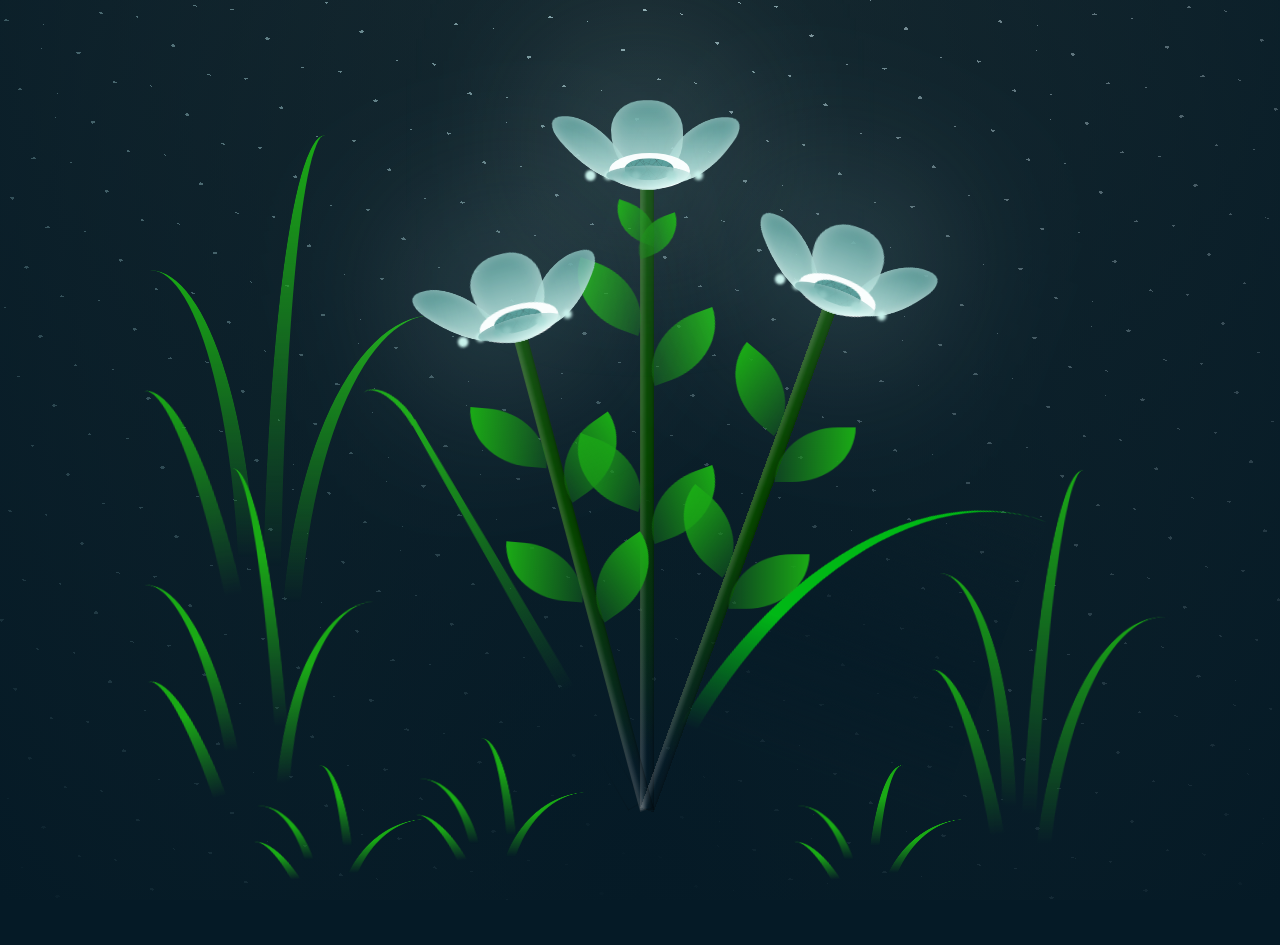
==== commit 90c08550: "Update" ====
--- a/html/flowers.html
+++ b/html/flowers.html
@@ -1,312 +1,245 @@
 <!DOCTYPE html>
 <html lang="en">
-<head>
-    <meta charset="UTF-8">
-    <meta http-equiv="X-UA-Compatible" content="IE=edge">
-    <meta name="viewport" content="width=device-width, initial-scale=1.0">
-    <link rel="stylesheet" href="../style/flowers.css">
-    <link rel="icon" href="../images/logo_willy.png" type="image/x-icon">
+  <head>
+    <!--Metadatos | Metadata-->
+    <meta charset="utf-8" />
+    <meta name="author" content="SiegBoss" />
+    <meta name="description" content="Pagina principal" />
+    <meta name="viewport" content="width=device-width, initial-scale=1" />
+    <!--Titulo | Title-->
     <title>Flores</title>
-</head>
-
-<body class="container">
-    <div class="night"></div>
-    <div class="flowers">
-      <div class="flower flower--1">
-        <div class="flower__leafs flower__leafs--1">
-          <div class="flower__leaf flower__leaf--1"></div>
-          <div class="flower__leaf flower__leaf--2"></div>
-          <div class="flower__leaf flower__leaf--3"></div>
-          <div class="flower__leaf flower__leaf--4"></div>
-          <div class="flower__white-circle"></div>
-  
-          <div class="flower__light flower__light--1"></div>
-          <div class="flower__light flower__light--2"></div>
-          <div class="flower__light flower__light--3"></div>
-          <div class="flower__light flower__light--4"></div>
-          <div class="flower__light flower__light--5"></div>
-          <div class="flower__light flower__light--6"></div>
-          <div class="flower__light flower__light--7"></div>
-          <div class="flower__light flower__light--8"></div>
-  
-        </div>
-        <div class="flower__line">
-          <div class="flower__line__leaf flower__line__leaf--1"></div>
-          <div class="flower__line__leaf flower__line__leaf--2"></div>
-          <div class="flower__line__leaf flower__line__leaf--3"></div>
-          <div class="flower__line__leaf flower__line__leaf--4"></div>
-          <div class="flower__line__leaf flower__line__leaf--5"></div>
-          <div class="flower__line__leaf flower__line__leaf--6"></div>
-        </div>
-      </div>
-  
-      <div class="flower flower--2">
-        <div class="flower__leafs flower__leafs--2">
-          <div class="flower__leaf flower__leaf--1"></div>
-          <div class="flower__leaf flower__leaf--2"></div>
-          <div class="flower__leaf flower__leaf--3"></div>
-          <div class="flower__leaf flower__leaf--4"></div>
-          <div class="flower__white-circle"></div>
-  
-          <div class="flower__light flower__light--1"></div>
-          <div class="flower__light flower__light--2"></div>
-          <div class="flower__light flower__light--3"></div>
-          <div class="flower__light flower__light--4"></div>
-          <div class="flower__light flower__light--5"></div>
-          <div class="flower__light flower__light--6"></div>
-          <div class="flower__light flower__light--7"></div>
-          <div class="flower__light flower__light--8"></div>
-  
-        </div>
-        <div class="flower__line">
-          <div class="flower__line__leaf flower__line__leaf--1"></div>
-          <div class="flower__line__leaf flower__line__leaf--2"></div>
-          <div class="flower__line__leaf flower__line__leaf--3"></div>
-          <div class="flower__line__leaf flower__line__leaf--4"></div>
-        </div>
-      </div>
-  
-      <div class="flower flower--3">
-        <div class="flower__leafs flower__leafs--3">
-          <div class="flower__leaf flower__leaf--1"></div>
-          <div class="flower__leaf flower__leaf--2"></div>
-          <div class="flower__leaf flower__leaf--3"></div>
-          <div class="flower__leaf flower__leaf--4"></div>
-          <div class="flower__white-circle"></div>
-  
-          <div class="flower__light flower__light--1"></div>
-          <div class="flower__light flower__light--2"></div>
-          <div class="flower__light flower__light--3"></div>
-          <div class="flower__light flower__light--4"></div>
-          <div class="flower__light flower__light--5"></div>
-          <div class="flower__light flower__light--6"></div>
-          <div class="flower__light flower__light--7"></div>
-          <div class="flower__light flower__light--8"></div>
-  
-        </div>
-        <div class="flower__line">
-          <div class="flower__line__leaf flower__line__leaf--1"></div>
-          <div class="flower__line__leaf flower__line__leaf--2"></div>
-          <div class="flower__line__leaf flower__line__leaf--3"></div>
-          <div class="flower__line__leaf flower__line__leaf--4"></div>
-        </div>
-      </div>
-  
-      <div class="grow-ans" style="--d:1.2s">
-        <div class="flower__g-long">
-          <div class="flower__g-long__top"></div>
-          <div class="flower__g-long__bottom"></div>
-        </div>
-      </div>
-  
-      <div class="growing-grass">
-        <div class="flower__grass flower__grass--1">
-          <div class="flower__grass--top"></div>
-          <div class="flower__grass--bottom"></div>
-          <div class="flower__grass__leaf flower__grass__leaf--1"></div>
-          <div class="flower__grass__leaf flower__grass__leaf--2"></div>
-          <div class="flower__grass__leaf flower__grass__leaf--3"></div>
-          <div class="flower__grass__leaf flower__grass__leaf--4"></div>
-          <div class="flower__grass__leaf flower__grass__leaf--5"></div>
-          <div class="flower__grass__leaf flower__grass__leaf--6"></div>
-          <div class="flower__grass__leaf flower__grass__leaf--7"></div>
-          <div class="flower__grass__leaf flower__grass__leaf--8"></div>
-          <div class="flower__grass__overlay"></div>
-        </div>
-      </div>
-  
-      <div class="growing-grass">
-        <div class="flower__grass flower__grass--2">
-          <div class="flower__grass--top"></div>
-          <div class="flower__grass--bottom"></div>
-          <div class="flower__grass__leaf flower__grass__leaf--1"></div>
-          <div class="flower__grass__leaf flower__grass__leaf--2"></div>
-          <div class="flower__grass__leaf flower__grass__leaf--3"></div>
-          <div class="flower__grass__leaf flower__grass__leaf--4"></div>
-          <div class="flower__grass__leaf flower__grass__leaf--5"></div>
-          <div class="flower__grass__leaf flower__grass__leaf--6"></div>
-          <div class="flower__grass__leaf flower__grass__leaf--7"></div>
-          <div class="flower__grass__leaf flower__grass__leaf--8"></div>
-          <div class="flower__grass__overlay"></div>
-        </div>
-      </div>
-  
-      <div class="grow-ans" style="--d:2.4s">
-        <div class="flower__g-right flower__g-right--1">
-          <div class="leaf"></div>
-        </div>
-      </div>
-  
-      <div class="grow-ans" style="--d:2.8s">
-        <div class="flower__g-right flower__g-right--2">
-          <div class="leaf"></div>
-        </div>
-      </div>
-  
-      <div class="grow-ans" style="--d:2.8s">
-        <div class="flower__g-front">
-          <div class="flower__g-front__leaf-wrapper flower__g-front__leaf-wrapper--1">
-            <div class="flower__g-front__leaf"></div>
-          </div>
-          <div class="flower__g-front__leaf-wrapper flower__g-front__leaf-wrapper--2">
-            <div class="flower__g-front__leaf"></div>
-          </div>
-          <div class="flower__g-front__leaf-wrapper flower__g-front__leaf-wrapper--3">
-            <div class="flower__g-front__leaf"></div>
-          </div>
-          <div class="flower__g-front__leaf-wrapper flower__g-front__leaf-wrapper--4">
-            <div class="flower__g-front__leaf"></div>
-          </div>
-          <div class="flower__g-front__leaf-wrapper flower__g-front__leaf-wrapper--5">
-            <div class="flower__g-front__leaf"></div>
-          </div>
-          <div class="flower__g-front__leaf-wrapper flower__g-front__leaf-wrapper--6">
-            <div class="flower__g-front__leaf"></div>
-          </div>
-          <div class="flower__g-front__leaf-wrapper flower__g-front__leaf-wrapper--7">
-            <div class="flower__g-front__leaf"></div>
-          </div>
-          <div class="flower__g-front__leaf-wrapper flower__g-front__leaf-wrapper--8">
-            <div class="flower__g-front__leaf"></div>
-          </div>
-          <div class="flower__g-front__line"></div>
-        </div>
-      </div>
-  
+    <!--Icono | Icon-->
+    <link rel="icon" type="image/x-icon" href="../images/logo_willy.png" />
+    <!--Enklazar CSS Estilo | Link CSS Style-->
+    <link rel="stylesheet" type="text/css" href="../style/flowers.css"/>
+  </head>
+
+<body>
+
+  <!-- Estrellas | Stars -->
+  <div class="night"></div>
+
+  <!-- Flores | Flowers -->
+  <div class="flowers">
+
+    <!-- Flor 1 | Flower 1 -->
+    <div class="flower flower--1">
+
+      <div class="flower__leafs flower__leafs--1">
+        <div class="flower__leaf flower__leaf--1"></div>
+        <div class="flower__leaf flower__leaf--2"></div>
+        <div class="flower__leaf flower__leaf--3"></div>
+        <div class="flower__leaf flower__leaf--4"></div>
+        <div class="flower__white-circle"></div>
+  
+        <div class="flower__light flower__light--1"></div>
+        <div class="flower__light flower__light--2"></div>
+        <div class="flower__light flower__light--3"></div>
+        <div class="flower__light flower__light--4"></div>
+        <div class="flower__light flower__light--5"></div>
+        <div class="flower__light flower__light--6"></div>
+        <div class="flower__light flower__light--7"></div>
+        <div class="flower__light flower__light--8"></div>
+      </div>
+
+      <div class="flower__line">
+        <div class="flower__line__leaf flower__line__leaf--1"></div>
+        <div class="flower__line__leaf flower__line__leaf--2"></div>
+        <div class="flower__line__leaf flower__line__leaf--3"></div>
+        <div class="flower__line__leaf flower__line__leaf--4"></div>
+        <div class="flower__line__leaf flower__line__leaf--5"></div>
+        <div class="flower__line__leaf flower__line__leaf--6"></div>
+      </div>
+      
+    </div>
+  
+    <!-- Flor 2 | Flower 2 -->
+    <div class="flower flower--2">
+
+      <div class="flower__leafs flower__leafs--2">
+        <div class="flower__leaf flower__leaf--1"></div>
+        <div class="flower__leaf flower__leaf--2"></div>
+        <div class="flower__leaf flower__leaf--3"></div>
+        <div class="flower__leaf flower__leaf--4"></div>
+        <div class="flower__white-circle"></div>
+  
+        <div class="flower__light flower__light--1"></div>
+        <div class="flower__light flower__light--2"></div>
+        <div class="flower__light flower__light--3"></div>
+        <div class="flower__light flower__light--4"></div>
+        <div class="flower__light flower__light--5"></div>
+        <div class="flower__light flower__light--6"></div>
+        <div class="flower__light flower__light--7"></div>
+        <div class="flower__light flower__light--8"></div>
+      </div>
+
+      <div class="flower__line">
+        <div class="flower__line__leaf flower__line__leaf--1"></div>
+        <div class="flower__line__leaf flower__line__leaf--2"></div>
+        <div class="flower__line__leaf flower__line__leaf--3"></div>
+        <div class="flower__line__leaf flower__line__leaf--4"></div>
+      </div>
+    </div>
+    
+    <!-- Flor 3 | Flower 3 -->
+    <div class="flower flower--3">
+
+      <div class="flower__leafs flower__leafs--3">
+        <div class="flower__leaf flower__leaf--1"></div>
+        <div class="flower__leaf flower__leaf--2"></div>
+        <div class="flower__leaf flower__leaf--3"></div>
+        <div class="flower__leaf flower__leaf--4"></div>
+        <div class="flower__white-circle"></div>
+  
+        <div class="flower__light flower__light--1"></div>
+        <div class="flower__light flower__light--2"></div>
+        <div class="flower__light flower__light--3"></div>
+        <div class="flower__light flower__light--4"></div>
+        <div class="flower__light flower__light--5"></div>
+        <div class="flower__light flower__light--6"></div>
+        <div class="flower__light flower__light--7"></div>
+        <div class="flower__light flower__light--8"></div>
+      </div>
+
+      <div class="flower__line">
+        <div class="flower__line__leaf flower__line__leaf--1"></div>
+        <div class="flower__line__leaf flower__line__leaf--2"></div>
+        <div class="flower__line__leaf flower__line__leaf--3"></div>
+        <div class="flower__line__leaf flower__line__leaf--4"></div>
+      </div>
+    </div>
+  
+    <!-- Tira de pasto 1 | Grass strip 1 -->
+    <div class="grow-ans" style="--d:1.2s">
+      <div class="flower__g-long">
+        <div class="flower__g-long__top"></div>
+        <div class="flower__g-long__bottom"></div>
+      </div>
+    </div>
+    
+    <!-- Tira de pasto 2 | Grass strip 2 -->
+    <div class="grow-ans" style="--d:2.4s">
+      <div class="flower__g-right flower__g-right--1">
+        <div class="leaf"></div>
+      </div>
+    </div>
+  
+    <!-- Pasto 0 | Grass 0 -->
+    <div class="long-g long-g--0">
+      <div class="grow-ans" style="--d:3s">
+        <div class="leaf leaf--0"></div>
+      </div>
+      <div class="grow-ans" style="--d:2.2s">
+        <div class="leaf leaf--1"></div>
+      </div>
+      <div class="grow-ans" style="--d:3.4s">
+        <div class="leaf leaf--2"></div>
+      </div>
+      <div class="grow-ans" style="--d:3.6s">
+        <div class="leaf leaf--3"></div>
+      </div>
+    </div>
+    
+    <!-- Pasto 1 | Grass 1 -->
+    <div class="long-g long-g--1">
+      <div class="grow-ans" style="--d:3.6s">
+        <div class="leaf leaf--0"></div>
+      </div>
+      <div class="grow-ans" style="--d:3.8s">
+        <div class="leaf leaf--1"></div>
+      </div>
+      <div class="grow-ans" style="--d:4s">
+        <div class="leaf leaf--2"></div>
+      </div>
+      <div class="grow-ans" style="--d:4.2s">
+        <div class="leaf leaf--3"></div>
+      </div>
+    </div>
+  
+    <!-- Pasto 2 | Grass 2 -->
+    <div class="long-g long-g--2">
+      <div class="grow-ans" style="--d:4s">
+        <div class="leaf leaf--0"></div>
+      </div>
+      <div class="grow-ans" style="--d:4.2s">
+        <div class="leaf leaf--1"></div>
+      </div>
+      <div class="grow-ans" style="--d:4.4s">
+        <div class="leaf leaf--2"></div>
+      </div>
+      <div class="grow-ans" style="--d:4.6s">
+        <div class="leaf leaf--3"></div>
+      </div>
+    </div>
+    
+    <!-- Pasto 3 | Grass 3 -->
+    <div class="long-g long-g--3">
+      <div class="grow-ans" style="--d:4s">
+        <div class="leaf leaf--0"></div>
+      </div>
+      <div class="grow-ans" style="--d:4.2s">
+        <div class="leaf leaf--1"></div>
+      </div>
+      <div class="grow-ans" style="--d:3s">
+        <div class="leaf leaf--2"></div>
+      </div>
+      <div class="grow-ans" style="--d:3.6s">
+        <div class="leaf leaf--3"></div>
+      </div>
+    </div>
+    
+    <!-- Pasto 4 | Grass 4 -->
+    <div class="long-g long-g--4">
+      <div class="grow-ans" style="--d:4s">
+        <div class="leaf leaf--0"></div>
+      </div>
+      <div class="grow-ans" style="--d:4.2s">
+        <div class="leaf leaf--1"></div>
+      </div>
+      <div class="grow-ans" style="--d:3s">
+        <div class="leaf leaf--2"></div>
+      </div>
+      <div class="grow-ans" style="--d:3.6s">
+        <div class="leaf leaf--3"></div>
+      </div>
+    </div>
+    
+    <!-- Pasto 5 | Grass 5 -->
+    <div class="long-g long-g--5">
+      <div class="grow-ans" style="--d:4s">
+        <div class="leaf leaf--0"></div>
+      </div>
+      <div class="grow-ans" style="--d:4.2s">
+        <div class="leaf leaf--1"></div>
+      </div>
+      <div class="grow-ans" style="--d:3s">
+        <div class="leaf leaf--2"></div>
+      </div>
+      <div class="grow-ans" style="--d:3.6s">
+        <div class="leaf leaf--3"></div>
+      </div>
+    </div>
+    
+    <!-- Pasto 7 | Grass 7 -->
+    <div class="long-g long-g--7">
+      <div class="grow-ans" style="--d:3s">
+        <div class="leaf leaf--0"></div>
+      </div>
       <div class="grow-ans" style="--d:3.2s">
-        <div class="flower__g-fr">
-          <div class="leaf"></div>
-          <div class="flower__g-fr__leaf flower__g-fr__leaf--1"></div>
-          <div class="flower__g-fr__leaf flower__g-fr__leaf--2"></div>
-          <div class="flower__g-fr__leaf flower__g-fr__leaf--3"></div>
-          <div class="flower__g-fr__leaf flower__g-fr__leaf--4"></div>
-          <div class="flower__g-fr__leaf flower__g-fr__leaf--5"></div>
-          <div class="flower__g-fr__leaf flower__g-fr__leaf--6"></div>
-          <div class="flower__g-fr__leaf flower__g-fr__leaf--7"></div>
-          <div class="flower__g-fr__leaf flower__g-fr__leaf--8"></div>
-        </div>
-      </div>
-  
-      <div class="long-g long-g--0">
-        <div class="grow-ans" style="--d:3s">
-          <div class="leaf leaf--0"></div>
-        </div>
-        <div class="grow-ans" style="--d:2.2s">
-          <div class="leaf leaf--1"></div>
-        </div>
-        <div class="grow-ans" style="--d:3.4s">
-          <div class="leaf leaf--2"></div>
-        </div>
-        <div class="grow-ans" style="--d:3.6s">
-          <div class="leaf leaf--3"></div>
-        </div>
-      </div>
-  
-      <div class="long-g long-g--1">
-        <div class="grow-ans" style="--d:3.6s">
-          <div class="leaf leaf--0"></div>
-        </div>
-        <div class="grow-ans" style="--d:3.8s">
-          <div class="leaf leaf--1"></div>
-        </div>
-        <div class="grow-ans" style="--d:4s">
-          <div class="leaf leaf--2"></div>
-        </div>
-        <div class="grow-ans" style="--d:4.2s">
-          <div class="leaf leaf--3"></div>
-        </div>
-      </div>
-  
-      <div class="long-g long-g--2">
-        <div class="grow-ans" style="--d:4s">
-          <div class="leaf leaf--0"></div>
-        </div>
-        <div class="grow-ans" style="--d:4.2s">
-          <div class="leaf leaf--1"></div>
-        </div>
-        <div class="grow-ans" style="--d:4.4s">
-          <div class="leaf leaf--2"></div>
-        </div>
-        <div class="grow-ans" style="--d:4.6s">
-          <div class="leaf leaf--3"></div>
-        </div>
-      </div>
-  
-      <div class="long-g long-g--3">
-        <div class="grow-ans" style="--d:4s">
-          <div class="leaf leaf--0"></div>
-        </div>
-        <div class="grow-ans" style="--d:4.2s">
-          <div class="leaf leaf--1"></div>
-        </div>
-        <div class="grow-ans" style="--d:3s">
-          <div class="leaf leaf--2"></div>
-        </div>
-        <div class="grow-ans" style="--d:3.6s">
-          <div class="leaf leaf--3"></div>
-        </div>
-      </div>
-  
-      <div class="long-g long-g--4">
-        <div class="grow-ans" style="--d:4s">
-          <div class="leaf leaf--0"></div>
-        </div>
-        <div class="grow-ans" style="--d:4.2s">
-          <div class="leaf leaf--1"></div>
-        </div>
-        <div class="grow-ans" style="--d:3s">
-          <div class="leaf leaf--2"></div>
-        </div>
-        <div class="grow-ans" style="--d:3.6s">
-          <div class="leaf leaf--3"></div>
-        </div>
-      </div>
-  
-      <div class="long-g long-g--5">
-        <div class="grow-ans" style="--d:4s">
-          <div class="leaf leaf--0"></div>
-        </div>
-        <div class="grow-ans" style="--d:4.2s">
-          <div class="leaf leaf--1"></div>
-        </div>
-        <div class="grow-ans" style="--d:3s">
-          <div class="leaf leaf--2"></div>
-        </div>
-        <div class="grow-ans" style="--d:3.6s">
-          <div class="leaf leaf--3"></div>
-        </div>
-      </div>
-  
-      <div class="long-g long-g--6">
-        <div class="grow-ans" style="--d:4.2s">
-          <div class="leaf leaf--0"></div>
-        </div>
-        <div class="grow-ans" style="--d:4.4s">
-          <div class="leaf leaf--1"></div>
-        </div>
-        <div class="grow-ans" style="--d:4.6s">
-          <div class="leaf leaf--2"></div>
-        </div>
-        <div class="grow-ans" style="--d:4.8s">
-          <div class="leaf leaf--3"></div>
-        </div>
-      </div>
-  
-      <div class="long-g long-g--7">
-        <div class="grow-ans" style="--d:3s">
-          <div class="leaf leaf--0"></div>
-        </div>
-        <div class="grow-ans" style="--d:3.2s">
-          <div class="leaf leaf--1"></div>
-        </div>
-        <div class="grow-ans" style="--d:3.5s">
-          <div class="leaf leaf--2"></div>
-        </div>
-        <div class="grow-ans" style="--d:3.6s">
-          <div class="leaf leaf--3"></div>
-        </div>
-      </div>
-    </div>
-    <script src="../scripts/flowers.js"></script>
+        <div class="leaf leaf--1"></div>
+      </div>
+      <div class="grow-ans" style="--d:3.5s">
+        <div class="leaf leaf--2"></div>
+      </div>
+      <div class="grow-ans" style="--d:3.6s">
+        <div class="leaf leaf--3"></div>
+      </div>
+    </div>
+  
+  </div>
+
+  <!-- Enklazar JavaScript | Link JavaScript -->
+  <script src="../scripts/flowers.js"></script>
+
   </body>
 </html>
--- a/style/flowers.css
+++ b/style/flowers.css
@@ -1,47 +1,53 @@
-*,
-*::after,
-*::before {
+*, *::after, *::before {
   padding: 0;
   margin: 0;
-  box-sizing: border-box;
 }
 
 :root {
   --dark-color: #051a26;
 }
 
+
+/* Cuerpo | Body */
 body {
   display: flex;
   align-items: flex-end;
   justify-content: center;
   min-height: 100vh;
-  background-color: var(--dark-color);
+  background-color: #051a26;
   overflow: hidden;
   perspective: 1000px;
 }
 
+
+/*Estrellas | Stars*/
 .night {
   position: fixed;
-  left: 50%;
-  top: 0;
-  transform: translateX(-50%);
   width: 100%;
   height: 100%;
-  filter: blur(0.1vmin);
-  background-image: radial-gradient(ellipse at top, transparent 0%, var(--dark-color)), 
-  radial-gradient(ellipse at bottom, var(--dark-color), rgba(145, 233, 255, 0.2)), 
+  background-image: radial-gradient(ellipse at top, transparent 0%, #051a26), 
+  radial-gradient(ellipse at bottom, #051a26, rgba(145, 233, 255, 0.2)), 
   repeating-linear-gradient(220deg, rgb(0, 0, 0) 0px, rgb(0, 0, 0) 19px, transparent 19px, 
   transparent 22px), repeating-linear-gradient(189deg, rgb(0, 0, 0) 0px, rgb(0, 0, 0) 19px, 
   transparent 19px, transparent 22px), repeating-linear-gradient(148deg, rgb(0, 0, 0) 0px, 
-  rgb(0, 0, 0) 19px, transparent 19px, transparent 22px), linear-gradient(90deg, rgb(21, 255, 0), 
+  rgb(0, 0, 0) 19px, transparent 19px, transparent 22px), linear-gradient(90deg, #c8f1eb, 
   rgb(240, 240, 240));
 }
 
+/*Contenedor de las Flores | Container of the flowers*/
 .flowers {
   position: relative;
-  transform: scale(0.9);
-}
-
+}
+
+@media screen and (max-width: 500px){
+  .flowers {
+    margin: 50% auto;
+  }
+  
+}
+
+
+/*Flores | Flowers*/
 .flower {
   position: absolute;
   bottom: 10vmin;
@@ -49,109 +55,140 @@
   z-index: 10;
   --fl-speed: 0.8s;
 }
+
+
+/*Flor 1 | Flower 1*/
 .flower--1 {
   -webkit-animation: moving-flower-1 4s linear infinite;
           animation: moving-flower-1 4s linear infinite;
 }
+
 .flower--1 .flower__line {
   height: 70vmin;
   -webkit-animation-delay: 0.3s;
           animation-delay: 0.3s;
 }
+
 .flower--1 .flower__line__leaf--1 {
   -webkit-animation: blooming-leaf-right var(--fl-speed) 1.6s backwards;
           animation: blooming-leaf-right var(--fl-speed) 1.6s backwards;
 }
+
 .flower--1 .flower__line__leaf--2 {
   -webkit-animation: blooming-leaf-right var(--fl-speed) 1.4s backwards;
           animation: blooming-leaf-right var(--fl-speed) 1.4s backwards;
 }
+
 .flower--1 .flower__line__leaf--3 {
   -webkit-animation: blooming-leaf-left var(--fl-speed) 1.2s backwards;
           animation: blooming-leaf-left var(--fl-speed) 1.2s backwards;
 }
+
 .flower--1 .flower__line__leaf--4 {
   -webkit-animation: blooming-leaf-left var(--fl-speed) 1s backwards;
           animation: blooming-leaf-left var(--fl-speed) 1s backwards;
 }
+
 .flower--1 .flower__line__leaf--5 {
   -webkit-animation: blooming-leaf-right var(--fl-speed) 1.8s backwards;
           animation: blooming-leaf-right var(--fl-speed) 1.8s backwards;
 }
+
 .flower--1 .flower__line__leaf--6 {
   -webkit-animation: blooming-leaf-left var(--fl-speed) 2s backwards;
           animation: blooming-leaf-left var(--fl-speed) 2s backwards;
 }
+
 .flower--2 {
   left: 50%;
   transform: rotate(20deg);
   -webkit-animation: moving-flower-2 4s linear infinite;
           animation: moving-flower-2 4s linear infinite;
 }
+
 .flower--2 .flower__line {
   height: 60vmin;
   -webkit-animation-delay: 0.6s;
           animation-delay: 0.6s;
 }
+
 .flower--2 .flower__line__leaf--1 {
   -webkit-animation: blooming-leaf-right var(--fl-speed) 1.9s backwards;
           animation: blooming-leaf-right var(--fl-speed) 1.9s backwards;
 }
+
 .flower--2 .flower__line__leaf--2 {
   -webkit-animation: blooming-leaf-right var(--fl-speed) 1.7s backwards;
           animation: blooming-leaf-right var(--fl-speed) 1.7s backwards;
 }
+
 .flower--2 .flower__line__leaf--3 {
   -webkit-animation: blooming-leaf-left var(--fl-speed) 1.5s backwards;
           animation: blooming-leaf-left var(--fl-speed) 1.5s backwards;
 }
+
 .flower--2 .flower__line__leaf--4 {
   -webkit-animation: blooming-leaf-left var(--fl-speed) 1.3s backwards;
           animation: blooming-leaf-left var(--fl-speed) 1.3s backwards;
 }
+
+
+/*Flor 3 | Flower 3*/
 .flower--3 {
   left: 50%;
   transform: rotate(-15deg);
   -webkit-animation: moving-flower-3 4s linear infinite;
           animation: moving-flower-3 4s linear infinite;
 }
+
 .flower--3 .flower__line {
   -webkit-animation-delay: 0.9s;
           animation-delay: 0.9s;
 }
+
 .flower--3 .flower__line__leaf--1 {
   -webkit-animation: blooming-leaf-right var(--fl-speed) 2.5s backwards;
           animation: blooming-leaf-right var(--fl-speed) 2.5s backwards;
 }
+
 .flower--3 .flower__line__leaf--2 {
   -webkit-animation: blooming-leaf-right var(--fl-speed) 2.3s backwards;
           animation: blooming-leaf-right var(--fl-speed) 2.3s backwards;
 }
+
 .flower--3 .flower__line__leaf--3 {
   -webkit-animation: blooming-leaf-left var(--fl-speed) 2.1s backwards;
           animation: blooming-leaf-left var(--fl-speed) 2.1s backwards;
 }
+
 .flower--3 .flower__line__leaf--4 {
   -webkit-animation: blooming-leaf-left var(--fl-speed) 1.9s backwards;
           animation: blooming-leaf-left var(--fl-speed) 1.9s backwards;
 }
+
+/* Petalos | Petals */ 
 .flower__leafs {
   position: relative;
   -webkit-animation: blooming-flower 2s backwards;
           animation: blooming-flower 2s backwards;
 }
+
 .flower__leafs--1 {
   -webkit-animation-delay: 1.1s;
           animation-delay: 1.1s;
 }
+
 .flower__leafs--2 {
   -webkit-animation-delay: 1.4s;
           animation-delay: 1.4s;
 }
+
 .flower__leafs--3 {
   -webkit-animation-delay: 1.7s;
           animation-delay: 1.7s;
 }
+
+/* Brillo de los petalos | Brightness of the petals */
 .flower__leafs::after {
   content: "";
   position: absolute;
@@ -160,9 +197,10 @@
   transform: translate(-50%, -100%);
   width: 8vmin;
   height: 8vmin;
-  background-color: #1aaa15;
+  background-color: #c8f1eb;
   filter: blur(10vmin);
 }
+
 .flower__leaf {
   position: absolute;
   bottom: 0;
@@ -176,15 +214,19 @@
   opacity: 0.9;
   box-shadow: inset 0 0 2vmin rgba(255, 255, 255, 0.5);
 }
+
 .flower__leaf--1 {
   transform: translate(-10%, 1%) rotateY(40deg) rotateX(-50deg);
 }
+
 .flower__leaf--2 {
   transform: translate(-50%, -4%) rotateX(40deg);
 }
+
 .flower__leaf--3 {
   transform: translate(-90%, 0%) rotateY(45deg) rotateX(50deg);
 }
+
 .flower__leaf--4 {
   width: 8vmin;
   height: 8vmin;
@@ -195,6 +237,7 @@
   z-index: 1;
   opacity: 0.8;
 }
+
 .flower__white-circle {
   position: absolute;
   left: -3.5vmin;
@@ -204,6 +247,7 @@
   border-radius: 50%;
   background-color: #ffffff;
 }
+
 .flower__white-circle::after {
   content: "";
   position: absolute;
@@ -235,6 +279,7 @@
   repeating-linear-gradient(67.5deg, rgba(0, 0, 0, 0.03) 0px, rgba(0, 0, 0, 0.03) 1px, 
   transparent 1px, transparent 12px), linear-gradient(90deg, #4f9693, #4f9693);
 }
+
 .flower__line {
   height: 55vmin;
   width: 1.5vmin;
@@ -244,6 +289,7 @@
   -webkit-animation: grow-flower-tree 4s backwards;
           animation: grow-flower-tree 4s backwards;
 }
+
 .flower__line__leaf {
   --w: 7vmin;
   --h: calc(var(--w) + 2vmin);
@@ -353,213 +399,9 @@
   transform-origin: bottom center;
   transform: rotate(-48deg) rotateY(40deg);
 }
-.flower__grass--1 {
-  -webkit-animation: moving-grass 2s linear infinite;
-          animation: moving-grass 2s linear infinite;
-}
-.flower__grass--2 {
-  left: 2vmin;
-  bottom: 10vmin;
-  transform: scale(0.5) rotate(75deg) rotateX(10deg) rotateY(-200deg);
-  opacity: 0.8;
-  z-index: 0;
-  -webkit-animation: moving-grass--2 1.5s linear infinite;
-          animation: moving-grass--2 1.5s linear infinite;
-}
-.flower__grass--top {
-  width: 7vmin;
-  height: 10vmin;
-  border-top-right-radius: 100%;
-  border-right: var(--line-w) solid var(--c);
-  transform-origin: bottom center;
-  transform: rotate(-2deg);
-}
-.flower__grass--bottom {
-  margin-top: -2px;
-  width: var(--line-w);
-  height: 25vmin;
-  background-image: linear-gradient(to top, transparent, var(--c));
-}
-.flower__grass__leaf {
-  --size: 10vmin;
-  position: absolute;
-  width: calc(var(--size) * 2.1);
-  height: var(--size);
-  border-top-left-radius: var(--size);
-  border-top-right-radius: var(--size);
-  background-image: linear-gradient(to top, transparent, transparent 30%, var(--c));
-  z-index: 100;
-}
-.flower__grass__leaf--1 {
-  top: -6%;
-  left: 30%;
-  --size: 6vmin;
-  transform: rotate(-20deg);
-  -webkit-animation: growing-grass-ans--1 2s 2.6s backwards;
-          animation: growing-grass-ans--1 2s 2.6s backwards;
-}
-@-webkit-keyframes growing-grass-ans--1 {
-  0% {
-    transform-origin: bottom left;
-    transform: rotate(-20deg) scale(0);
-  }
-}
-@keyframes growing-grass-ans--1 {
-  0% {
-    transform-origin: bottom left;
-    transform: rotate(-20deg) scale(0);
-  }
-}
-.flower__grass__leaf--2 {
-  top: -5%;
-  left: -110%;
-  --size: 6vmin;
-  transform: rotate(10deg);
-  -webkit-animation: growing-grass-ans--2 2s 2.4s linear backwards;
-          animation: growing-grass-ans--2 2s 2.4s linear backwards;
-}
-@-webkit-keyframes growing-grass-ans--2 {
-  0% {
-    transform-origin: bottom right;
-    transform: rotate(10deg) scale(0);
-  }
-}
-@keyframes growing-grass-ans--2 {
-  0% {
-    transform-origin: bottom right;
-    transform: rotate(10deg) scale(0);
-  }
-}
-.flower__grass__leaf--3 {
-  top: 5%;
-  left: 60%;
-  --size: 8vmin;
-  transform: rotate(-18deg) rotateX(-20deg);
-  -webkit-animation: growing-grass-ans--3 2s 2.2s linear backwards;
-          animation: growing-grass-ans--3 2s 2.2s linear backwards;
-}
-@-webkit-keyframes growing-grass-ans--3 {
-  0% {
-    transform-origin: bottom left;
-    transform: rotate(-18deg) rotateX(-20deg) scale(0);
-  }
-}
-@keyframes growing-grass-ans--3 {
-  0% {
-    transform-origin: bottom left;
-    transform: rotate(-18deg) rotateX(-20deg) scale(0);
-  }
-}
-.flower__grass__leaf--4 {
-  top: 6%;
-  left: -135%;
-  --size: 8vmin;
-  transform: rotate(2deg);
-  -webkit-animation: growing-grass-ans--4 2s 2s linear backwards;
-          animation: growing-grass-ans--4 2s 2s linear backwards;
-}
-@-webkit-keyframes growing-grass-ans--4 {
-  0% {
-    transform-origin: bottom right;
-    transform: rotate(2deg) scale(0);
-  }
-}
-@keyframes growing-grass-ans--4 {
-  0% {
-    transform-origin: bottom right;
-    transform: rotate(2deg) scale(0);
-  }
-}
-.flower__grass__leaf--5 {
-  top: 20%;
-  left: 60%;
-  --size: 10vmin;
-  transform: rotate(-24deg) rotateX(-20deg);
-  -webkit-animation: growing-grass-ans--5 2s 1.8s linear backwards;
-          animation: growing-grass-ans--5 2s 1.8s linear backwards;
-}
-@-webkit-keyframes growing-grass-ans--5 {
-  0% {
-    transform-origin: bottom left;
-    transform: rotate(-24deg) rotateX(-20deg) scale(0);
-  }
-}
-@keyframes growing-grass-ans--5 {
-  0% {
-    transform-origin: bottom left;
-    transform: rotate(-24deg) rotateX(-20deg) scale(0);
-  }
-}
-.flower__grass__leaf--6 {
-  top: 22%;
-  left: -180%;
-  --size: 10vmin;
-  transform: rotate(10deg);
-  -webkit-animation: growing-grass-ans--6 2s 1.6s linear backwards;
-          animation: growing-grass-ans--6 2s 1.6s linear backwards;
-}
-@-webkit-keyframes growing-grass-ans--6 {
-  0% {
-    transform-origin: bottom right;
-    transform: rotate(10deg) scale(0);
-  }
-}
-@keyframes growing-grass-ans--6 {
-  0% {
-    transform-origin: bottom right;
-    transform: rotate(10deg) scale(0);
-  }
-}
-.flower__grass__leaf--7 {
-  top: 39%;
-  left: 70%;
-  --size: 10vmin;
-  transform: rotate(-10deg);
-  -webkit-animation: growing-grass-ans--7 2s 1.4s linear backwards;
-          animation: growing-grass-ans--7 2s 1.4s linear backwards;
-}
-@-webkit-keyframes growing-grass-ans--7 {
-  0% {
-    transform-origin: bottom left;
-    transform: rotate(-10deg) scale(0);
-  }
-}
-@keyframes growing-grass-ans--7 {
-  0% {
-    transform-origin: bottom left;
-    transform: rotate(-10deg) scale(0);
-  }
-}
-.flower__grass__leaf--8 {
-  top: 40%;
-  left: -215%;
-  --size: 11vmin;
-  transform: rotate(10deg);
-  -webkit-animation: growing-grass-ans--8 2s 1.2s linear backwards;
-          animation: growing-grass-ans--8 2s 1.2s linear backwards;
-}
-@-webkit-keyframes growing-grass-ans--8 {
-  0% {
-    transform-origin: bottom right;
-    transform: rotate(10deg) scale(0);
-  }
-}
-@keyframes growing-grass-ans--8 {
-  0% {
-    transform-origin: bottom right;
-    transform: rotate(10deg) scale(0);
-  }
-}
-.flower__grass__overlay {
-  position: absolute;
-  top: -10%;
-  right: 0%;
-  width: 100%;
-  height: 100%;
-  background-color: rgba(0, 0, 0, 0.6);
-  filter: blur(1.5vmin);
-  z-index: 100;
-}
+
+/*Pasto | Grass*/
+
 .flower__g-long {
   --w: 2vmin;
   --h: 6vmin;
@@ -1347,4 +1189,4 @@
 .container * {
   -webkit-animation-play-state: paused !important;
           animation-play-state: paused !important;
-}/*# sourceMappingURL=main.css.map */+}